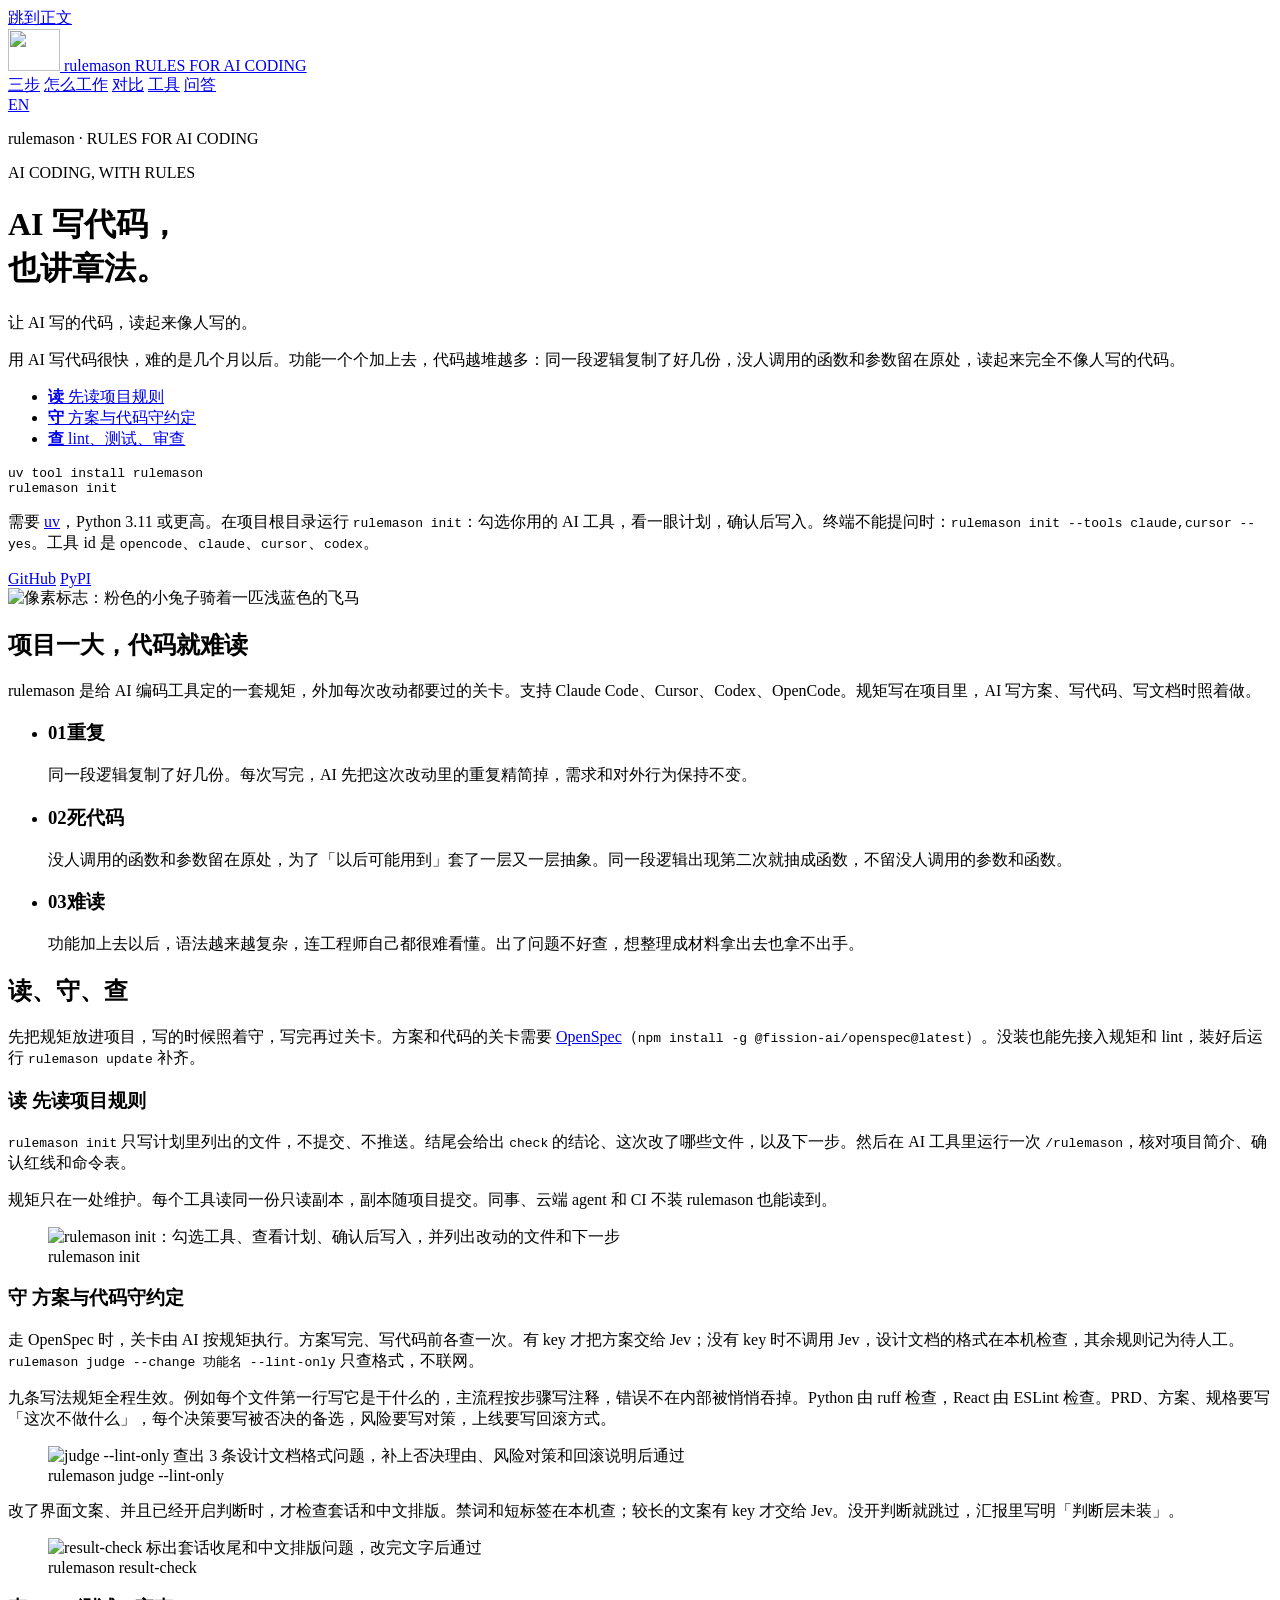
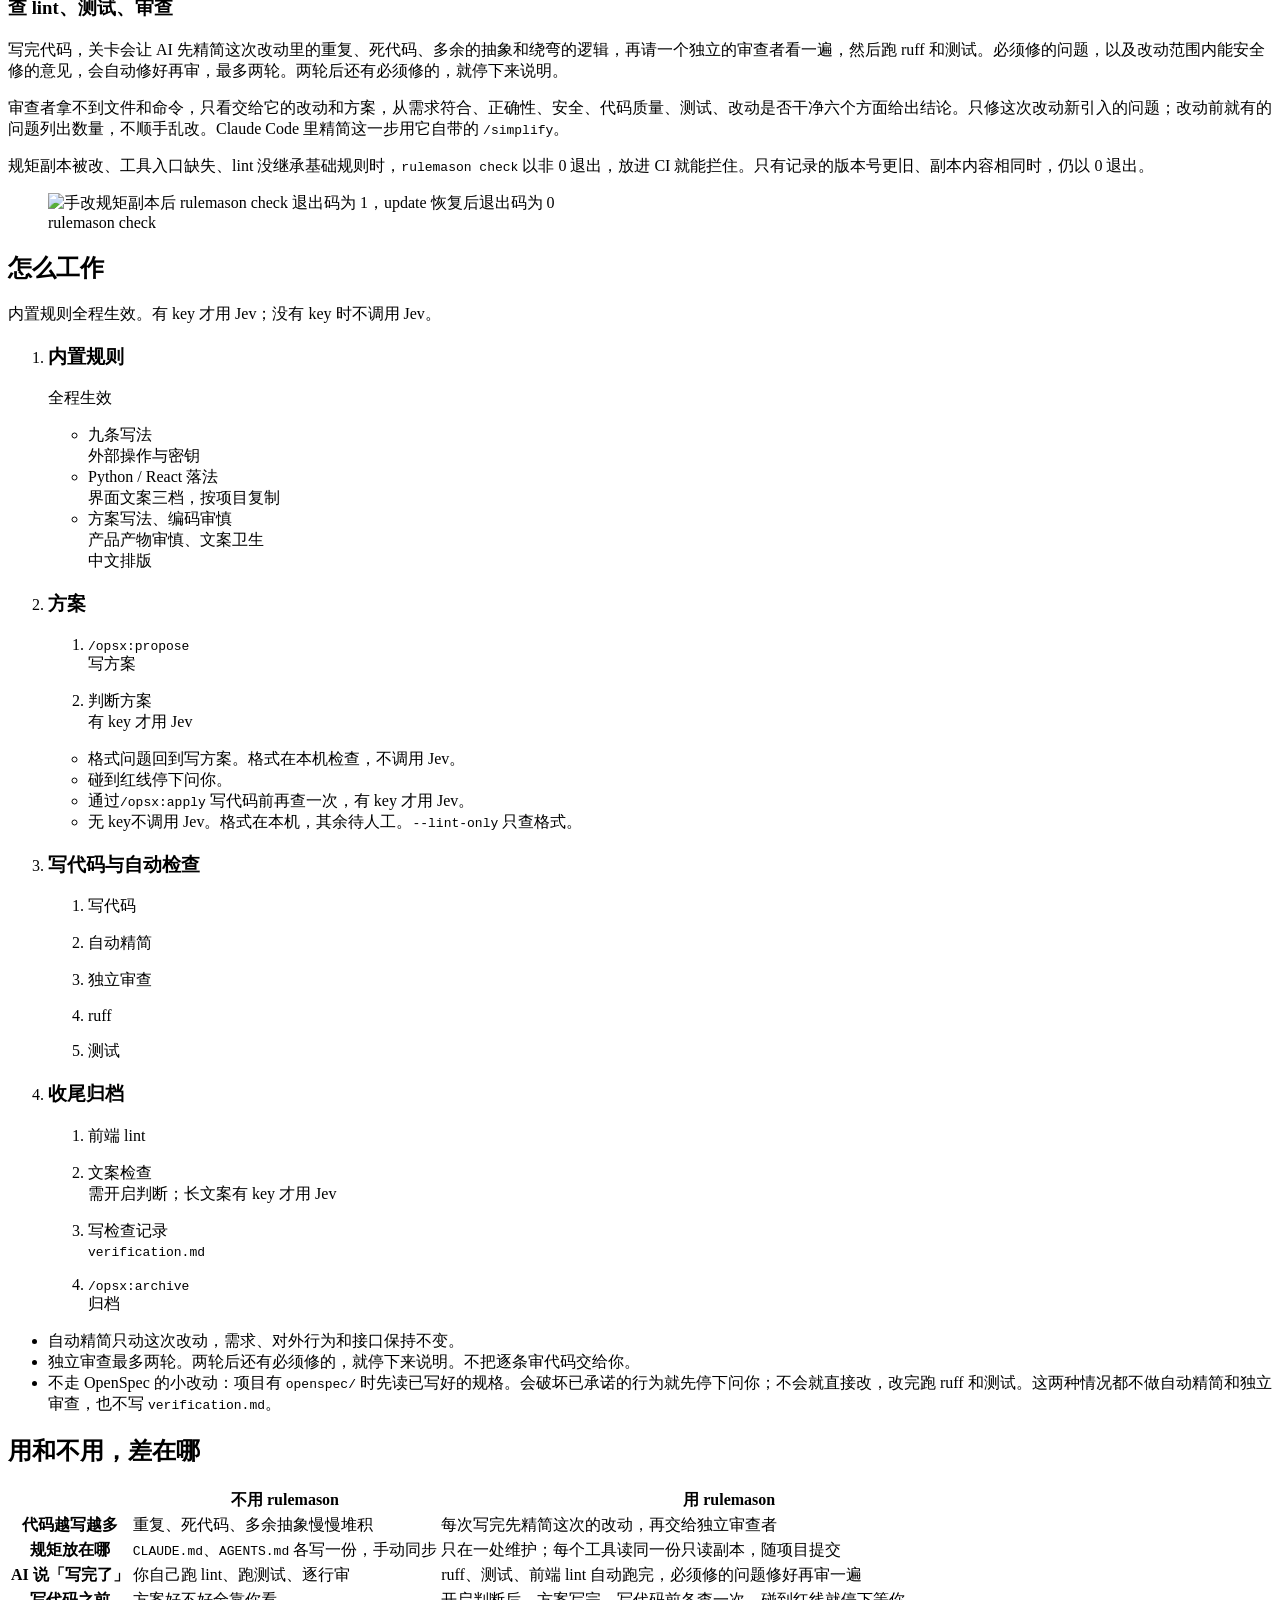
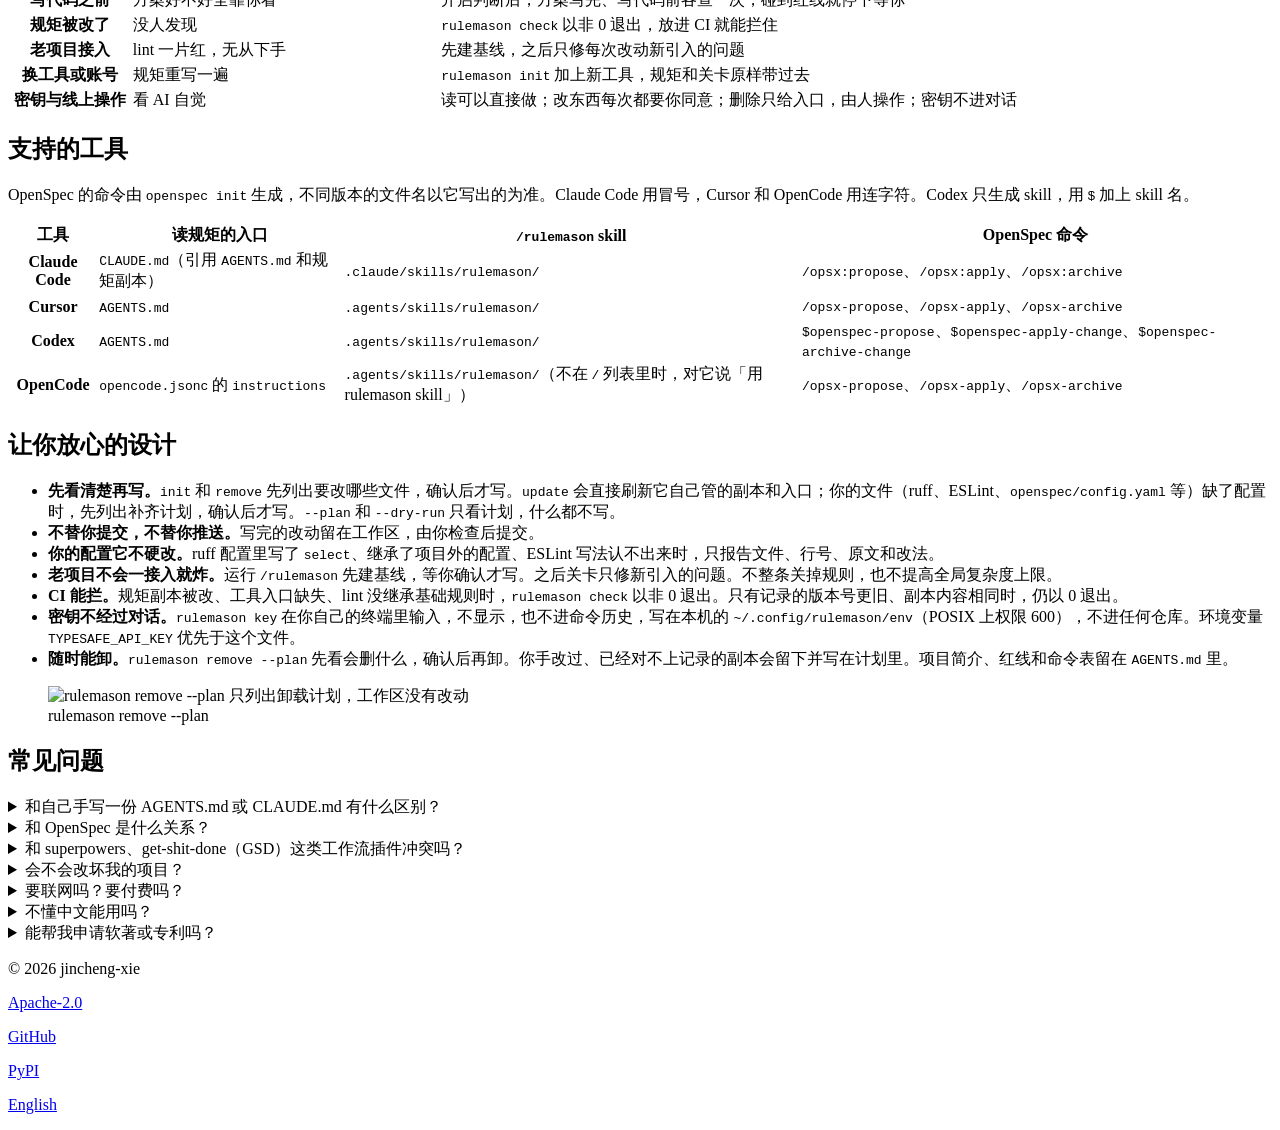
==== website/index.html @ f6c39ca5 "feat(website): 新增 rulemason.com 静态落地页 预览页放在 website/，不进 wheel 和 sdist。中英文页面、像素标志和部署说明都在这一目录里。" ====
<!DOCTYPE html>
<!-- rulemason.com 落地页，中文。文案与 README 一致，不写未测量的数字。 -->
<html lang="zh-CN">
<head>
  <meta charset="utf-8">
  <meta name="viewport" content="width=device-width, initial-scale=1">
  <title>rulemason：AI 写代码，也讲章法</title>
  <meta name="description" content="让 AI 写的代码，读起来像人写的。给 AI 编码工具的一套规矩，外加每次改动都要过的关卡。支持 Claude Code、Cursor、Codex、OpenCode。">
  <link rel="canonical" href="https://rulemason.com/">
  <link rel="alternate" hreflang="zh-CN" href="https://rulemason.com/">
  <link rel="alternate" hreflang="en" href="https://rulemason.com/en/">
  <meta property="og:type" content="website">
  <meta property="og:locale" content="zh_CN">
  <meta property="og:locale:alternate" content="en_US">
  <meta property="og:site_name" content="rulemason">
  <meta property="og:title" content="rulemason：AI 写代码，也讲章法">
  <meta property="og:description" content="让 AI 写的代码，读起来像人写的。给 AI 编码工具的一套规矩，外加每次改动都要过的关卡。">
  <meta property="og:url" content="https://rulemason.com/">
  <meta property="og:image" content="https://rulemason.com/assets/banner.png">
  <meta property="og:image:width" content="1920">
  <meta property="og:image:height" content="960">
  <meta property="og:image:alt" content="rulemason：AI 写代码，也讲章法">
  <meta name="twitter:card" content="summary_large_image">
  <meta name="twitter:title" content="rulemason：AI 写代码，也讲章法">
  <meta name="twitter:description" content="让 AI 写的代码，读起来像人写的。给 AI 编码工具的一套规矩，外加每次改动都要过的关卡。">
  <meta name="twitter:image" content="https://rulemason.com/assets/banner.png">
  <meta name="theme-color" content="#071421">
  <link rel="icon" href="/favicon.svg" type="image/svg+xml">
  <link rel="icon" href="/favicon-32.png" type="image/png" sizes="32x32">
  <link rel="apple-touch-icon" href="/apple-touch-icon.png">
  <link rel="stylesheet" href="/css/site.css">
</head>
<body>
  <a class="skip" href="#content">跳到正文</a>
  <header class="site-header">
    <div class="wrap">
      <a class="brand" href="/">
        <img src="/assets/logo.svg" alt="" width="52" height="42">
        <span>
          <span class="brand-name">rulemason</span>
          <span class="brand-sub">RULES FOR AI CODING</span>
        </span>
      </a>
      <nav class="nav-links" aria-label="页内">
        <a href="#steps">三步</a>
        <a href="#flow">怎么工作</a>
        <a href="#compare">对比</a>
        <a href="#tools">工具</a>
        <a href="#faq">问答</a>
      </nav>
      <a class="lang" href="/en/" hreflang="en" lang="en">EN</a>
    </div>
  </header>

  <main id="content">
    <div class="wrap hero">
      <div class="hero-copy">
        <p class="eyebrow">rulemason · RULES FOR AI CODING</p>
        <p class="tagline">AI CODING, WITH RULES</p>
        <h1>AI 写代码，<br><span class="accent">也讲章法。</span></h1>
        <p class="lede">让 AI 写的代码，读起来像人写的。</p>
        <p class="support">用 AI 写代码很快，难的是几个月以后。功能一个个加上去，代码越堆越多：同一段逻辑复制了好几份，没人调用的函数和参数留在原处，读起来完全不像人写的代码。</p>
        <ul class="chips">
          <li><a href="#read"><b>读</b> 先读项目规则</a></li>
          <li><a href="#keep"><b>守</b> 方案与代码守约定</a></li>
          <li><a href="#check"><b>查</b> lint、测试、审查</a></li>
        </ul>
        <div class="install">
          <div class="install-bar">
            <pre id="install-cmd"><code>uv tool install rulemason
rulemason init</code></pre>
            <button type="button" class="copy" hidden data-for="install-cmd" data-done="已复制" data-fail="没复制上，请选中上面的命令">复制</button>
          </div>
          <p id="copy-status" class="copy-status" role="status"></p>
          <p class="fine">需要 <a href="https://docs.astral.sh/uv/">uv</a>，Python 3.11 或更高。在项目根目录运行 <code>rulemason init</code>：勾选你用的 AI 工具，看一眼计划，确认后写入。终端不能提问时：<code>rulemason init --tools claude,cursor --yes</code>。工具 id 是 <code>opencode</code>、<code>claude</code>、<code>cursor</code>、<code>codex</code>。</p>
        </div>
        <div class="actions">
          <a class="btn btn-pink" href="https://github.com/rulemason/rulemason">GitHub</a>
          <a class="btn btn-line" href="https://pypi.org/project/rulemason/">PyPI</a>
        </div>
      </div>
      <div class="hero-logo">
        <img src="/assets/logo.svg" width="416" height="336" alt="像素标志：粉色的小兔子骑着一匹浅蓝色的飞马">
      </div>
    </div>

    <section id="pain">
      <div class="wrap">
        <h2>项目一大，代码就难读</h2>
        <p class="section-lead">rulemason 是给 AI 编码工具定的一套规矩，外加每次改动都要过的关卡。支持 Claude Code、Cursor、Codex、OpenCode。规矩写在项目里，AI 写方案、写代码、写文档时照着做。</p>
        <ul class="cards">
          <li>
            <h3><span class="index">01</span>重复</h3>
            <p>同一段逻辑复制了好几份。每次写完，AI 先把这次改动里的重复精简掉，需求和对外行为保持不变。</p>
          </li>
          <li>
            <h3><span class="index">02</span>死代码</h3>
            <p>没人调用的函数和参数留在原处，为了「以后可能用到」套了一层又一层抽象。同一段逻辑出现第二次就抽成函数，不留没人调用的参数和函数。</p>
          </li>
          <li>
            <h3><span class="index">03</span>难读</h3>
            <p>功能加上去以后，语法越来越复杂，连工程师自己都很难看懂。出了问题不好查，想整理成材料拿出去也拿不出手。</p>
          </li>
        </ul>
      </div>
    </section>

    <section id="steps">
      <div class="wrap">
        <h2>读、守、查</h2>
        <p class="section-lead">先把规矩放进项目，写的时候照着守，写完再过关卡。方案和代码的关卡需要 <a href="https://github.com/Fission-AI/OpenSpec">OpenSpec</a>（<code>npm install -g @fission-ai/openspec@latest</code>）。没装也能先接入规矩和 lint，装好后运行 <code>rulemason update</code> 补齐。</p>

        <article class="step" id="read">
          <h3><span class="mark">读</span> 先读项目规则</h3>
          <p><code>rulemason init</code> 只写计划里列出的文件，不提交、不推送。结尾会给出 <code>check</code> 的结论、这次改了哪些文件，以及下一步。然后在 AI 工具里运行一次 <code>/rulemason</code>，核对项目简介、确认红线和命令表。</p>
          <p>规矩只在一处维护。每个工具读同一份只读副本，副本随项目提交。同事、云端 agent 和 CI 不装 rulemason 也能读到。</p>
          <figure>
            <img src="/assets/r1-init.gif" data-still="/assets/stills/r1-init.png" width="1200" height="700" alt="rulemason init：勾选工具、查看计划、确认后写入，并列出改动的文件和下一步" loading="lazy">
            <figcaption>rulemason init</figcaption>
          </figure>
        </article>

        <article class="step" id="keep">
          <h3><span class="mark">守</span> 方案与代码守约定</h3>
          <p>走 OpenSpec 时，关卡由 AI 按规矩执行。方案写完、写代码前各查一次。有 key 才把方案交给 Jev；没有 key 时不调用 Jev，设计文档的格式在本机检查，其余规则记为待人工。<code>rulemason judge --change 功能名 --lint-only</code> 只查格式，不联网。</p>
          <p>九条写法规矩全程生效。例如每个文件第一行写它是干什么的，主流程按步骤写注释，错误不在内部被悄悄吞掉。Python 由 ruff 检查，React 由 ESLint 检查。PRD、方案、规格要写「这次不做什么」，每个决策要写被否决的备选，风险要写对策，上线要写回滚方式。</p>
          <figure>
            <img src="/assets/r7-judge.gif" data-still="/assets/stills/r7-judge.png" width="1200" height="700" alt="judge --lint-only 查出 3 条设计文档格式问题，补上否决理由、风险对策和回滚说明后通过" loading="lazy">
            <figcaption>rulemason judge --lint-only</figcaption>
          </figure>
          <p>改了界面文案、并且已经开启判断时，才检查套话和中文排版。禁词和短标签在本机查；较长的文案有 key 才交给 Jev。没开判断就跳过，汇报里写明「判断层未装」。</p>
          <figure>
            <img src="/assets/r8-result-check.gif" data-still="/assets/stills/r8-result-check.png" width="1200" height="700" alt="result-check 标出套话收尾和中文排版问题，改完文字后通过" loading="lazy">
            <figcaption>rulemason result-check</figcaption>
          </figure>
        </article>

        <article class="step" id="check">
          <h3><span class="mark">查</span> lint、测试、审查</h3>
          <p>写完代码，关卡会让 AI 先精简这次改动里的重复、死代码、多余的抽象和绕弯的逻辑，再请一个独立的审查者看一遍，然后跑 ruff 和测试。必须修的问题，以及改动范围内能安全修的意见，会自动修好再审，最多两轮。两轮后还有必须修的，就停下来说明。</p>
          <p>审查者拿不到文件和命令，只看交给它的改动和方案，从需求符合、正确性、安全、代码质量、测试、改动是否干净六个方面给出结论。只修这次改动新引入的问题；改动前就有的问题列出数量，不顺手乱改。Claude Code 里精简这一步用它自带的 <code>/simplify</code>。</p>
          <p>规矩副本被改、工具入口缺失、lint 没继承基础规则时，<code>rulemason check</code> 以非 0 退出，放进 CI 就能拦住。只有记录的版本号更旧、副本内容相同时，仍以 0 退出。</p>
          <figure>
            <img src="/assets/r4-check.gif" data-still="/assets/stills/r4-check.png" width="1200" height="700" alt="手改规矩副本后 rulemason check 退出码为 1，update 恢复后退出码为 0" loading="lazy">
            <figcaption>rulemason check</figcaption>
          </figure>
        </article>
      </div>
    </section>

    <section id="flow">
      <div class="wrap">
        <h2>怎么工作</h2>
        <p class="section-lead">内置规则全程生效。有 key 才用 Jev；没有 key 时不调用 Jev。</p>
        <ol class="flow">
          <li class="band">
            <div class="band-head">
              <h3>内置规则</h3>
              <p class="always">全程生效</p>
            </div>
            <ul class="nodes">
              <li class="node">九条写法<br>外部操作与密钥</li>
              <li class="node">Python / React 落法<br>界面文案三档，按项目复制</li>
              <li class="node">方案写法、编码审慎<br>产品产物审慎、文案卫生<br>中文排版</li>
            </ul>
          </li>
          <li class="band plan">
            <div class="band-head">
              <h3>方案</h3>
            </div>
            <ol class="chain">
              <li><p class="node"><code>/opsx:propose</code><br>写方案</p></li>
              <li><p class="node decision">判断方案<br>有 key 才用 Jev</p></li>
            </ol>
            <ul class="branches">
              <li><span class="tag">格式问题</span><span>回到写方案。格式在本机检查，不调用 Jev。</span></li>
              <li><span class="tag stop">碰到红线</span><span>停下问你。</span></li>
              <li><span class="tag">通过</span><span><code>/opsx:apply</code> 写代码前再查一次，有 key 才用 Jev。</span></li>
              <li><span class="tag">无 key</span><span>不调用 Jev。格式在本机，其余待人工。<code>--lint-only</code> 只查格式。</span></li>
            </ul>
          </li>
          <li class="band">
            <div class="band-head">
              <h3>写代码与自动检查</h3>
            </div>
            <ol class="chain">
              <li><p class="node">写代码</p></li>
              <li><p class="node">自动精简</p></li>
              <li><p class="node">独立审查</p></li>
              <li><p class="node">ruff</p></li>
              <li><p class="node">测试</p></li>
            </ol>
          </li>
          <li class="band">
            <div class="band-head">
              <h3>收尾归档</h3>
            </div>
            <ol class="chain">
              <li><p class="node">前端 lint</p></li>
              <li><p class="node">文案检查<br>需开启判断；长文案有 key 才用 Jev</p></li>
              <li><p class="node">写检查记录<br><code>verification.md</code></p></li>
              <li><p class="node"><code>/opsx:archive</code><br>归档</p></li>
            </ol>
          </li>
        </ol>
        <ul class="notes">
          <li>自动精简只动这次改动，需求、对外行为和接口保持不变。</li>
          <li>独立审查最多两轮。两轮后还有必须修的，就停下来说明。不把逐条审代码交给你。</li>
          <li>不走 OpenSpec 的小改动：项目有 <code>openspec/</code> 时先读已写好的规格。会破坏已承诺的行为就先停下问你；不会就直接改，改完跑 ruff 和测试。这两种情况都不做自动精简和独立审查，也不写 <code>verification.md</code>。</li>
        </ul>
      </div>
    </section>

    <section id="compare">
      <div class="wrap">
        <h2>用和不用，差在哪</h2>
        <div class="table-wrap" tabindex="0" role="region" aria-label="用和不用的对比，可以横向滚动">
          <table>
            <thead>
              <tr>
                <th scope="col"></th>
                <th scope="col">不用 rulemason</th>
                <th scope="col">用 rulemason</th>
              </tr>
            </thead>
            <tbody>
              <tr>
                <th scope="row">代码越写越多</th>
                <td>重复、死代码、多余抽象慢慢堆积</td>
                <td>每次写完先精简这次的改动，再交给独立审查者</td>
              </tr>
              <tr>
                <th scope="row">规矩放在哪</th>
                <td><code>CLAUDE.md</code>、<code>AGENTS.md</code> 各写一份，手动同步</td>
                <td>只在一处维护；每个工具读同一份只读副本，随项目提交</td>
              </tr>
              <tr>
                <th scope="row">AI 说「写完了」</th>
                <td>你自己跑 lint、跑测试、逐行审</td>
                <td>ruff、测试、前端 lint 自动跑完，必须修的问题修好再审一遍</td>
              </tr>
              <tr>
                <th scope="row">写代码之前</th>
                <td>方案好不好全靠你看</td>
                <td>开启判断后，方案写完、写代码前各查一次，碰到红线就停下等你</td>
              </tr>
              <tr>
                <th scope="row">规矩被改了</th>
                <td>没人发现</td>
                <td><code>rulemason check</code> 以非 0 退出，放进 CI 就能拦住</td>
              </tr>
              <tr>
                <th scope="row">老项目接入</th>
                <td>lint 一片红，无从下手</td>
                <td>先建基线，之后只修每次改动新引入的问题</td>
              </tr>
              <tr>
                <th scope="row">换工具或账号</th>
                <td>规矩重写一遍</td>
                <td><code>rulemason init</code> 加上新工具，规矩和关卡原样带过去</td>
              </tr>
              <tr>
                <th scope="row">密钥与线上操作</th>
                <td>看 AI 自觉</td>
                <td>读可以直接做；改东西每次都要你同意；删除只给入口，由人操作；密钥不进对话</td>
              </tr>
            </tbody>
          </table>
        </div>
      </div>
    </section>

    <section id="tools">
      <div class="wrap">
        <h2>支持的工具</h2>
        <p class="section-lead">OpenSpec 的命令由 <code>openspec init</code> 生成，不同版本的文件名以它写出的为准。Claude Code 用冒号，Cursor 和 OpenCode 用连字符。Codex 只生成 skill，用 <code>$</code> 加上 skill 名。</p>
        <div class="table-wrap" tabindex="0" role="region" aria-label="支持的工具，可以横向滚动">
          <table>
            <thead>
              <tr>
                <th scope="col">工具</th>
                <th scope="col">读规矩的入口</th>
                <th scope="col"><code>/rulemason</code> skill</th>
                <th scope="col">OpenSpec 命令</th>
              </tr>
            </thead>
            <tbody>
              <tr>
                <th scope="row">Claude Code</th>
                <td><code>CLAUDE.md</code>（引用 <code>AGENTS.md</code> 和规矩副本）</td>
                <td><code>.claude/skills/rulemason/</code></td>
                <td><code>/opsx:propose</code>、<code>/opsx:apply</code>、<code>/opsx:archive</code></td>
              </tr>
              <tr>
                <th scope="row">Cursor</th>
                <td><code>AGENTS.md</code></td>
                <td><code>.agents/skills/rulemason/</code></td>
                <td><code>/opsx-propose</code>、<code>/opsx-apply</code>、<code>/opsx-archive</code></td>
              </tr>
              <tr>
                <th scope="row">Codex</th>
                <td><code>AGENTS.md</code></td>
                <td><code>.agents/skills/rulemason/</code></td>
                <td><code>$openspec-propose</code>、<code>$openspec-apply-change</code>、<code>$openspec-archive-change</code></td>
              </tr>
              <tr>
                <th scope="row">OpenCode</th>
                <td><code>opencode.jsonc</code> 的 <code>instructions</code></td>
                <td><code>.agents/skills/rulemason/</code>（不在 <code>/</code> 列表里时，对它说「用 rulemason skill」）</td>
                <td><code>/opsx-propose</code>、<code>/opsx-apply</code>、<code>/opsx-archive</code></td>
              </tr>
            </tbody>
          </table>
        </div>
      </div>
    </section>

    <section id="safety">
      <div class="wrap">
        <h2>让你放心的设计</h2>
        <ul class="safety">
          <li><strong>先看清楚再写。</strong><code>init</code> 和 <code>remove</code> 先列出要改哪些文件，确认后才写。<code>update</code> 会直接刷新它自己管的副本和入口；你的文件（ruff、ESLint、<code>openspec/config.yaml</code> 等）缺了配置时，先列出补齐计划，确认后才写。<code>--plan</code> 和 <code>--dry-run</code> 只看计划，什么都不写。</li>
          <li><strong>不替你提交，不替你推送。</strong>写完的改动留在工作区，由你检查后提交。</li>
          <li><strong>你的配置它不硬改。</strong>ruff 配置里写了 <code>select</code>、继承了项目外的配置、ESLint 写法认不出来时，只报告文件、行号、原文和改法。</li>
          <li><strong>老项目不会一接入就炸。</strong>运行 <code>/rulemason</code> 先建基线，等你确认才写。之后关卡只修新引入的问题。不整条关掉规则，也不提高全局复杂度上限。</li>
          <li><strong>CI 能拦。</strong>规矩副本被改、工具入口缺失、lint 没继承基础规则时，<code>rulemason check</code> 以非 0 退出。只有记录的版本号更旧、副本内容相同时，仍以 0 退出。</li>
          <li><strong>密钥不经过对话。</strong><code>rulemason key</code> 在你自己的终端里输入，不显示，也不进命令历史，写在本机的 <code>~/.config/rulemason/env</code>（POSIX 上权限 600），不进任何仓库。环境变量 <code>TYPESAFE_API_KEY</code> 优先于这个文件。</li>
          <li><strong>随时能卸。</strong><code>rulemason remove --plan</code> 先看会删什么，确认后再卸。你手改过、已经对不上记录的副本会留下并写在计划里。项目简介、红线和命令表留在 <code>AGENTS.md</code> 里。</li>
        </ul>
        <figure>
          <img src="/assets/r6-remove-plan.gif" data-still="/assets/stills/r6-remove-plan.png" width="1200" height="980" alt="rulemason remove --plan 只列出卸载计划，工作区没有改动" loading="lazy">
          <figcaption>rulemason remove --plan</figcaption>
        </figure>
      </div>
    </section>

    <section id="faq" class="faq">
      <div class="wrap">
        <h2>常见问题</h2>
        <details>
          <summary>和自己手写一份 AGENTS.md 或 CLAUDE.md 有什么区别？</summary>
          <p>手写的规矩是一份提示词，AI 可能照做，也可能不照做；改了也没人知道。rulemason 多做了三件事：规矩在一处维护，每个工具读同一份副本；写完代码有固定的关卡；<code>rulemason check</code> 能在 CI 里发现副本被改或入口缺失。你自己的内容照样写在标记块外面。</p>
        </details>
        <details>
          <summary>和 OpenSpec 是什么关系？</summary>
          <p>OpenSpec 管「方案怎么写、怎么一步步落地」，rulemason 管「写的时候守什么规矩、写完要过哪些关」。rulemason 把方案写法规则补进 <code>openspec/config.yaml</code>，把关卡挂到 apply 和 archive 上。没有 OpenSpec 时，只接入规矩和 lint。</p>
        </details>
        <details>
          <summary>和 superpowers、get-shit-done（GSD）这类工作流插件冲突吗？</summary>
          <p>侧重点不同。它们主要管 AI 怎么规划和执行任务；rulemason 主要管代码和文档写成什么样、写完怎么检查，而且规矩随项目提交，CI 能查。</p>
        </details>
        <details>
          <summary>会不会改坏我的项目？</summary>
          <p><code>init</code> 只写计划里列出的文件，不提交、不推送；改不了的 lint 配置只报告，不硬改。想先看看，用 <code>rulemason init --plan</code>。不想用了，用 <code>rulemason remove --plan</code> 先看会删什么。</p>
        </details>
        <details>
          <summary>要联网吗？要付费吗？</summary>
          <p>规矩、关卡、<code>check</code>、<code>result-check</code> 和 <code>judge --lint-only</code> 都在本机运行。只有开启 Jev 判断时才会联网调用 TypeSafe，key 在 <a href="https://typesafe.ai/">typesafe.ai</a> 申请。收费以该网站当时的说明为准。</p>
        </details>
        <details>
          <summary>不懂中文能用吗？</summary>
          <p>命令行输出、生成的规矩和 skill 都是中文。<a href="/en/">English</a> 是这份说明的英文版；用的时候仍会看到中文输出。</p>
        </details>
        <details>
          <summary>能帮我申请软著或专利吗？</summary>
          <p>不能，它也不保证任何申请能通过。它能做的是让代码更精简、结构更清楚、注释到位，每次改动留有检查记录；整理申请材料时，这些都能省事。</p>
        </details>
      </div>
    </section>
  </main>

  <footer class="site-footer">
    <div class="wrap">
      <p>© 2026 jincheng-xie</p>
      <p><a href="https://github.com/rulemason/rulemason/blob/main/LICENSE">Apache-2.0</a></p>
      <p><a href="https://github.com/rulemason/rulemason">GitHub</a></p>
      <p><a href="https://pypi.org/project/rulemason/">PyPI</a></p>
      <p><a href="/en/" hreflang="en" lang="en">English</a></p>
    </div>
  </footer>
  <script src="/js/site.js"></script>
</body>
</html>
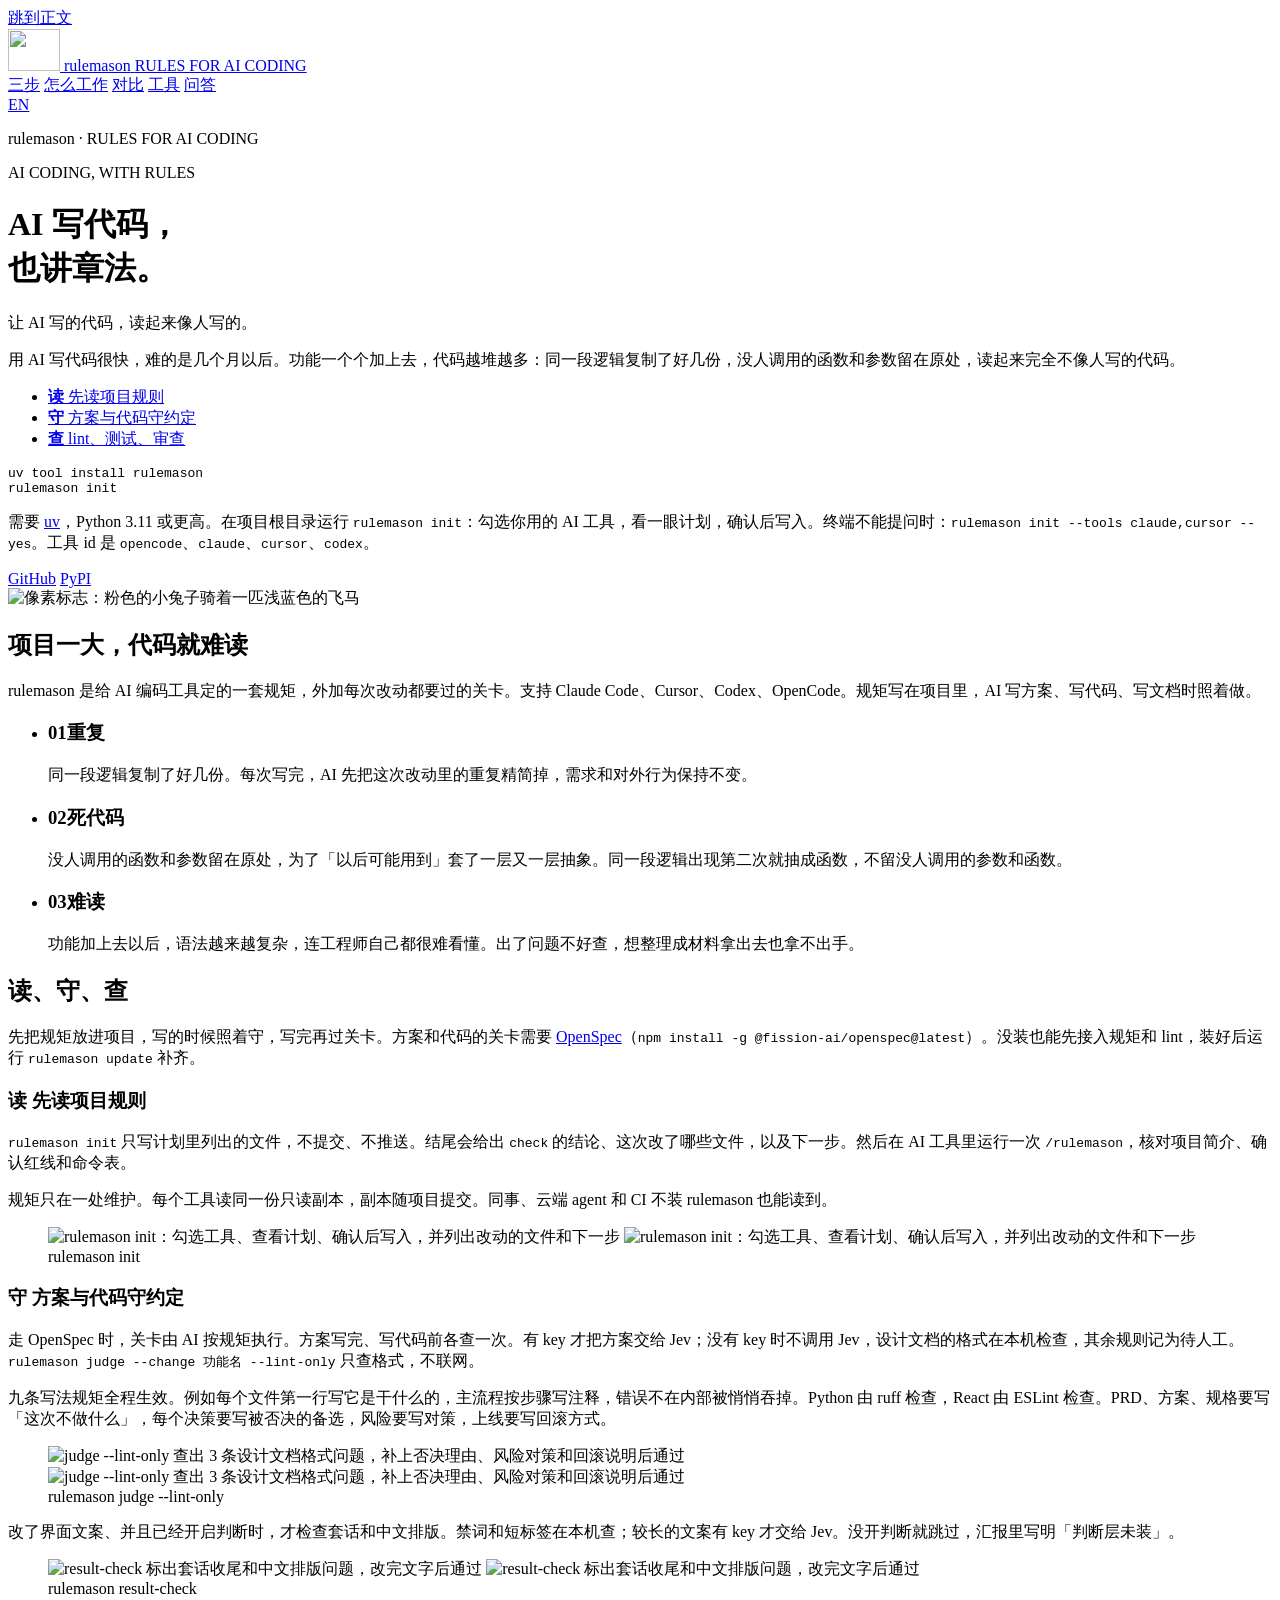
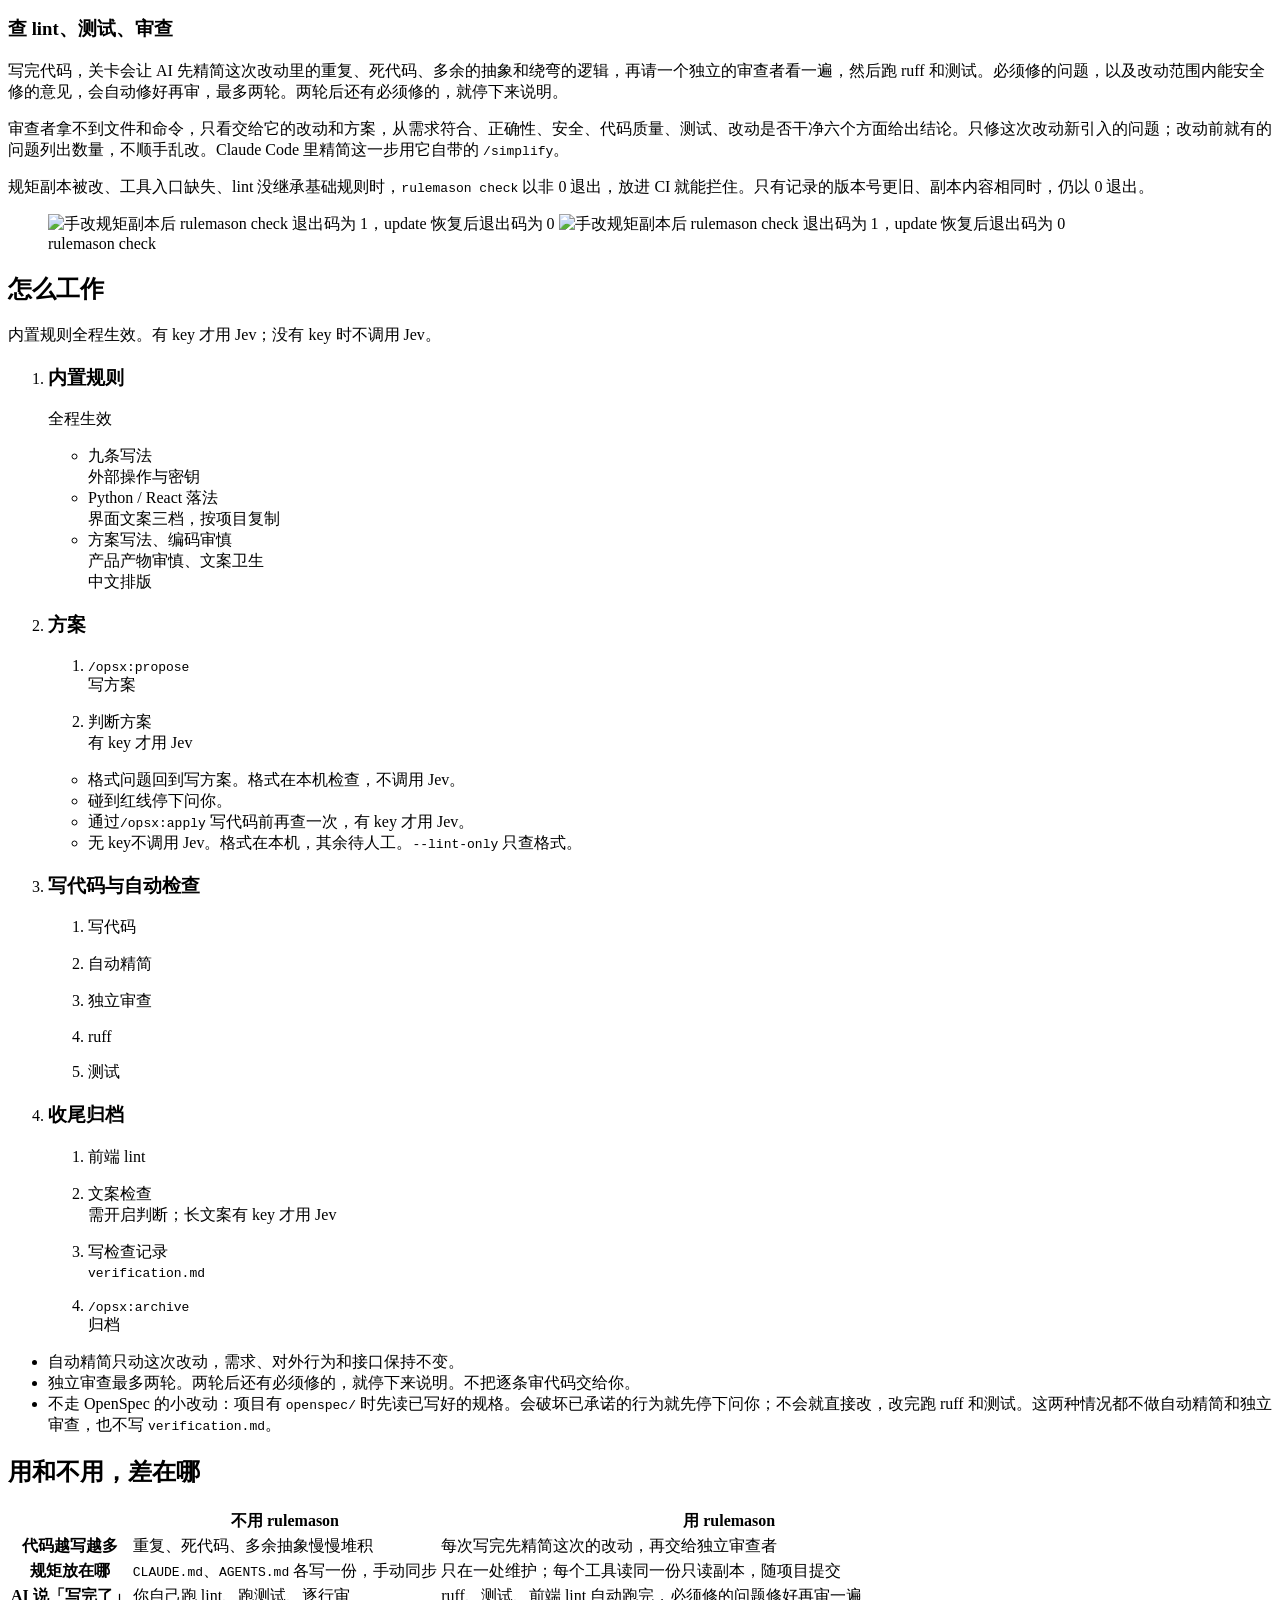
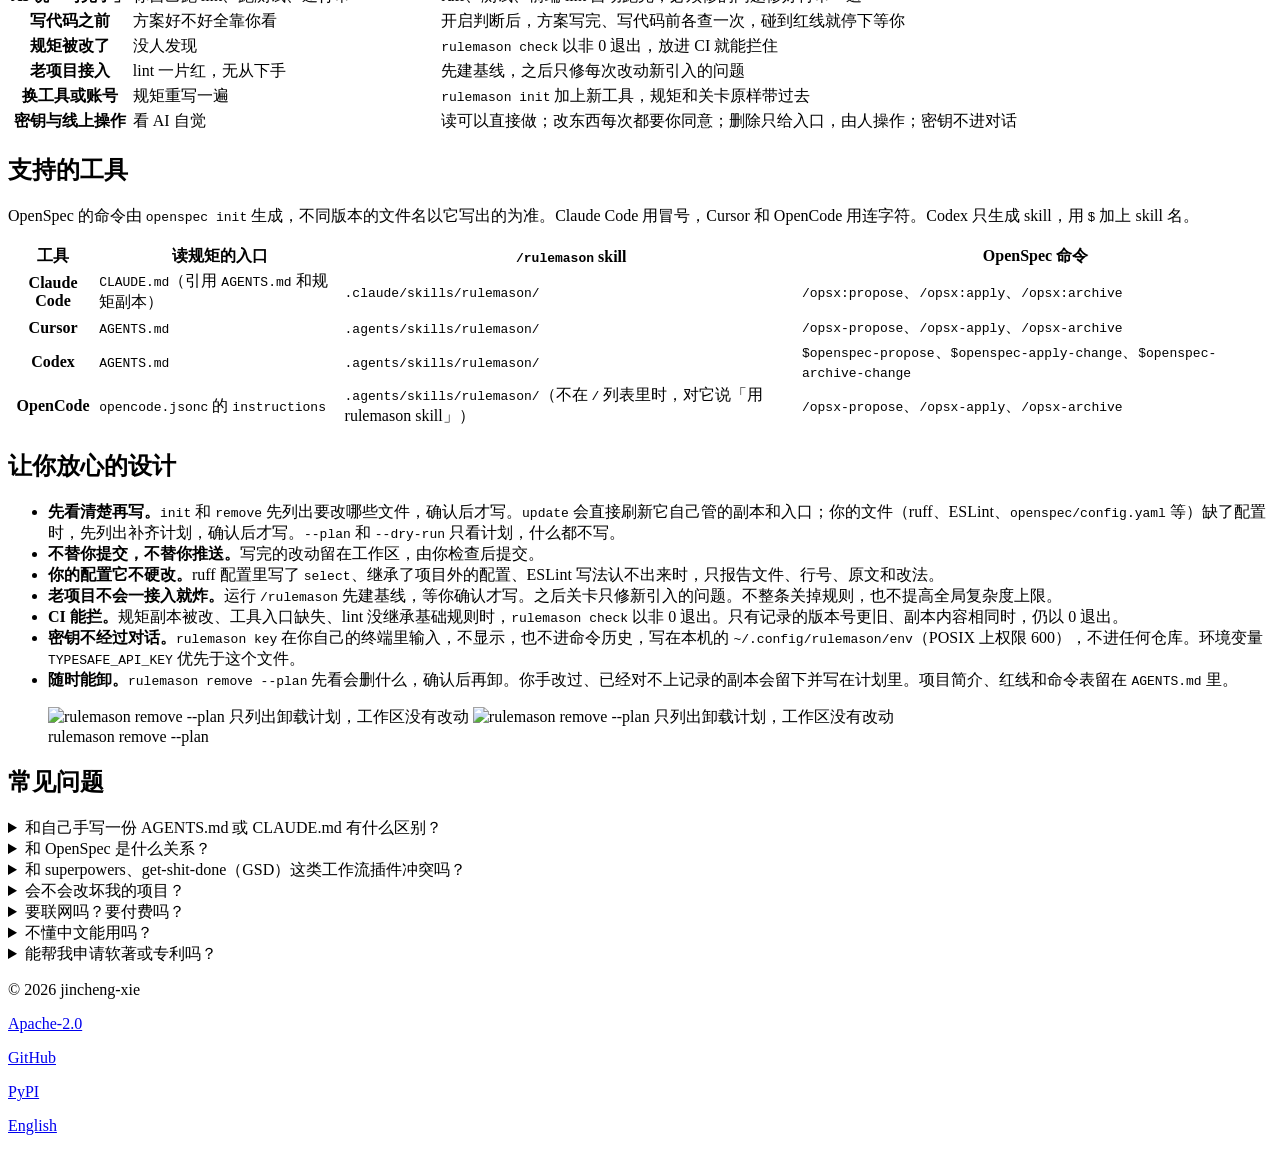
==== commit 08b7a9c7: "fix(website): 减少动效用样式切换静帧 演示图不再用脚本改写 src。循环 GIF 和第一帧并排写在页面里，由 prefers-reduced-motion 决定显示哪一张。" ====
--- a/website/index.html
+++ b/website/index.html
@@ -115,7 +115,8 @@
           <p><code>rulemason init</code> 只写计划里列出的文件，不提交、不推送。结尾会给出 <code>check</code> 的结论、这次改了哪些文件，以及下一步。然后在 AI 工具里运行一次 <code>/rulemason</code>，核对项目简介、确认红线和命令表。</p>
           <p>规矩只在一处维护。每个工具读同一份只读副本，副本随项目提交。同事、云端 agent 和 CI 不装 rulemason 也能读到。</p>
           <figure>
-            <img src="/assets/r1-init.gif" data-still="/assets/stills/r1-init.png" width="1200" height="700" alt="rulemason init：勾选工具、查看计划、确认后写入，并列出改动的文件和下一步" loading="lazy">
+            <img class="shot live" src="/assets/r1-init.gif" width="1200" height="700" alt="rulemason init：勾选工具、查看计划、确认后写入，并列出改动的文件和下一步" loading="lazy">
+            <img class="shot still" src="/assets/stills/r1-init.png" width="1200" height="700" alt="rulemason init：勾选工具、查看计划、确认后写入，并列出改动的文件和下一步" loading="lazy">
             <figcaption>rulemason init</figcaption>
           </figure>
         </article>
@@ -125,12 +126,14 @@
           <p>走 OpenSpec 时，关卡由 AI 按规矩执行。方案写完、写代码前各查一次。有 key 才把方案交给 Jev；没有 key 时不调用 Jev，设计文档的格式在本机检查，其余规则记为待人工。<code>rulemason judge --change 功能名 --lint-only</code> 只查格式，不联网。</p>
           <p>九条写法规矩全程生效。例如每个文件第一行写它是干什么的，主流程按步骤写注释，错误不在内部被悄悄吞掉。Python 由 ruff 检查，React 由 ESLint 检查。PRD、方案、规格要写「这次不做什么」，每个决策要写被否决的备选，风险要写对策，上线要写回滚方式。</p>
           <figure>
-            <img src="/assets/r7-judge.gif" data-still="/assets/stills/r7-judge.png" width="1200" height="700" alt="judge --lint-only 查出 3 条设计文档格式问题，补上否决理由、风险对策和回滚说明后通过" loading="lazy">
+            <img class="shot live" src="/assets/r7-judge.gif" width="1200" height="700" alt="judge --lint-only 查出 3 条设计文档格式问题，补上否决理由、风险对策和回滚说明后通过" loading="lazy">
+            <img class="shot still" src="/assets/stills/r7-judge.png" width="1200" height="700" alt="judge --lint-only 查出 3 条设计文档格式问题，补上否决理由、风险对策和回滚说明后通过" loading="lazy">
             <figcaption>rulemason judge --lint-only</figcaption>
           </figure>
           <p>改了界面文案、并且已经开启判断时，才检查套话和中文排版。禁词和短标签在本机查；较长的文案有 key 才交给 Jev。没开判断就跳过，汇报里写明「判断层未装」。</p>
           <figure>
-            <img src="/assets/r8-result-check.gif" data-still="/assets/stills/r8-result-check.png" width="1200" height="700" alt="result-check 标出套话收尾和中文排版问题，改完文字后通过" loading="lazy">
+            <img class="shot live" src="/assets/r8-result-check.gif" width="1200" height="700" alt="result-check 标出套话收尾和中文排版问题，改完文字后通过" loading="lazy">
+            <img class="shot still" src="/assets/stills/r8-result-check.png" width="1200" height="700" alt="result-check 标出套话收尾和中文排版问题，改完文字后通过" loading="lazy">
             <figcaption>rulemason result-check</figcaption>
           </figure>
         </article>
@@ -141,7 +144,8 @@
           <p>审查者拿不到文件和命令，只看交给它的改动和方案，从需求符合、正确性、安全、代码质量、测试、改动是否干净六个方面给出结论。只修这次改动新引入的问题；改动前就有的问题列出数量，不顺手乱改。Claude Code 里精简这一步用它自带的 <code>/simplify</code>。</p>
           <p>规矩副本被改、工具入口缺失、lint 没继承基础规则时，<code>rulemason check</code> 以非 0 退出，放进 CI 就能拦住。只有记录的版本号更旧、副本内容相同时，仍以 0 退出。</p>
           <figure>
-            <img src="/assets/r4-check.gif" data-still="/assets/stills/r4-check.png" width="1200" height="700" alt="手改规矩副本后 rulemason check 退出码为 1，update 恢复后退出码为 0" loading="lazy">
+            <img class="shot live" src="/assets/r4-check.gif" width="1200" height="700" alt="手改规矩副本后 rulemason check 退出码为 1，update 恢复后退出码为 0" loading="lazy">
+            <img class="shot still" src="/assets/stills/r4-check.png" width="1200" height="700" alt="手改规矩副本后 rulemason check 退出码为 1，update 恢复后退出码为 0" loading="lazy">
             <figcaption>rulemason check</figcaption>
           </figure>
         </article>
@@ -328,7 +332,8 @@
           <li><strong>随时能卸。</strong><code>rulemason remove --plan</code> 先看会删什么，确认后再卸。你手改过、已经对不上记录的副本会留下并写在计划里。项目简介、红线和命令表留在 <code>AGENTS.md</code> 里。</li>
         </ul>
         <figure>
-          <img src="/assets/r6-remove-plan.gif" data-still="/assets/stills/r6-remove-plan.png" width="1200" height="980" alt="rulemason remove --plan 只列出卸载计划，工作区没有改动" loading="lazy">
+          <img class="shot live" src="/assets/r6-remove-plan.gif" width="1200" height="980" alt="rulemason remove --plan 只列出卸载计划，工作区没有改动" loading="lazy">
+          <img class="shot still" src="/assets/stills/r6-remove-plan.png" width="1200" height="980" alt="rulemason remove --plan 只列出卸载计划，工作区没有改动" loading="lazy">
           <figcaption>rulemason remove --plan</figcaption>
         </figure>
       </div>
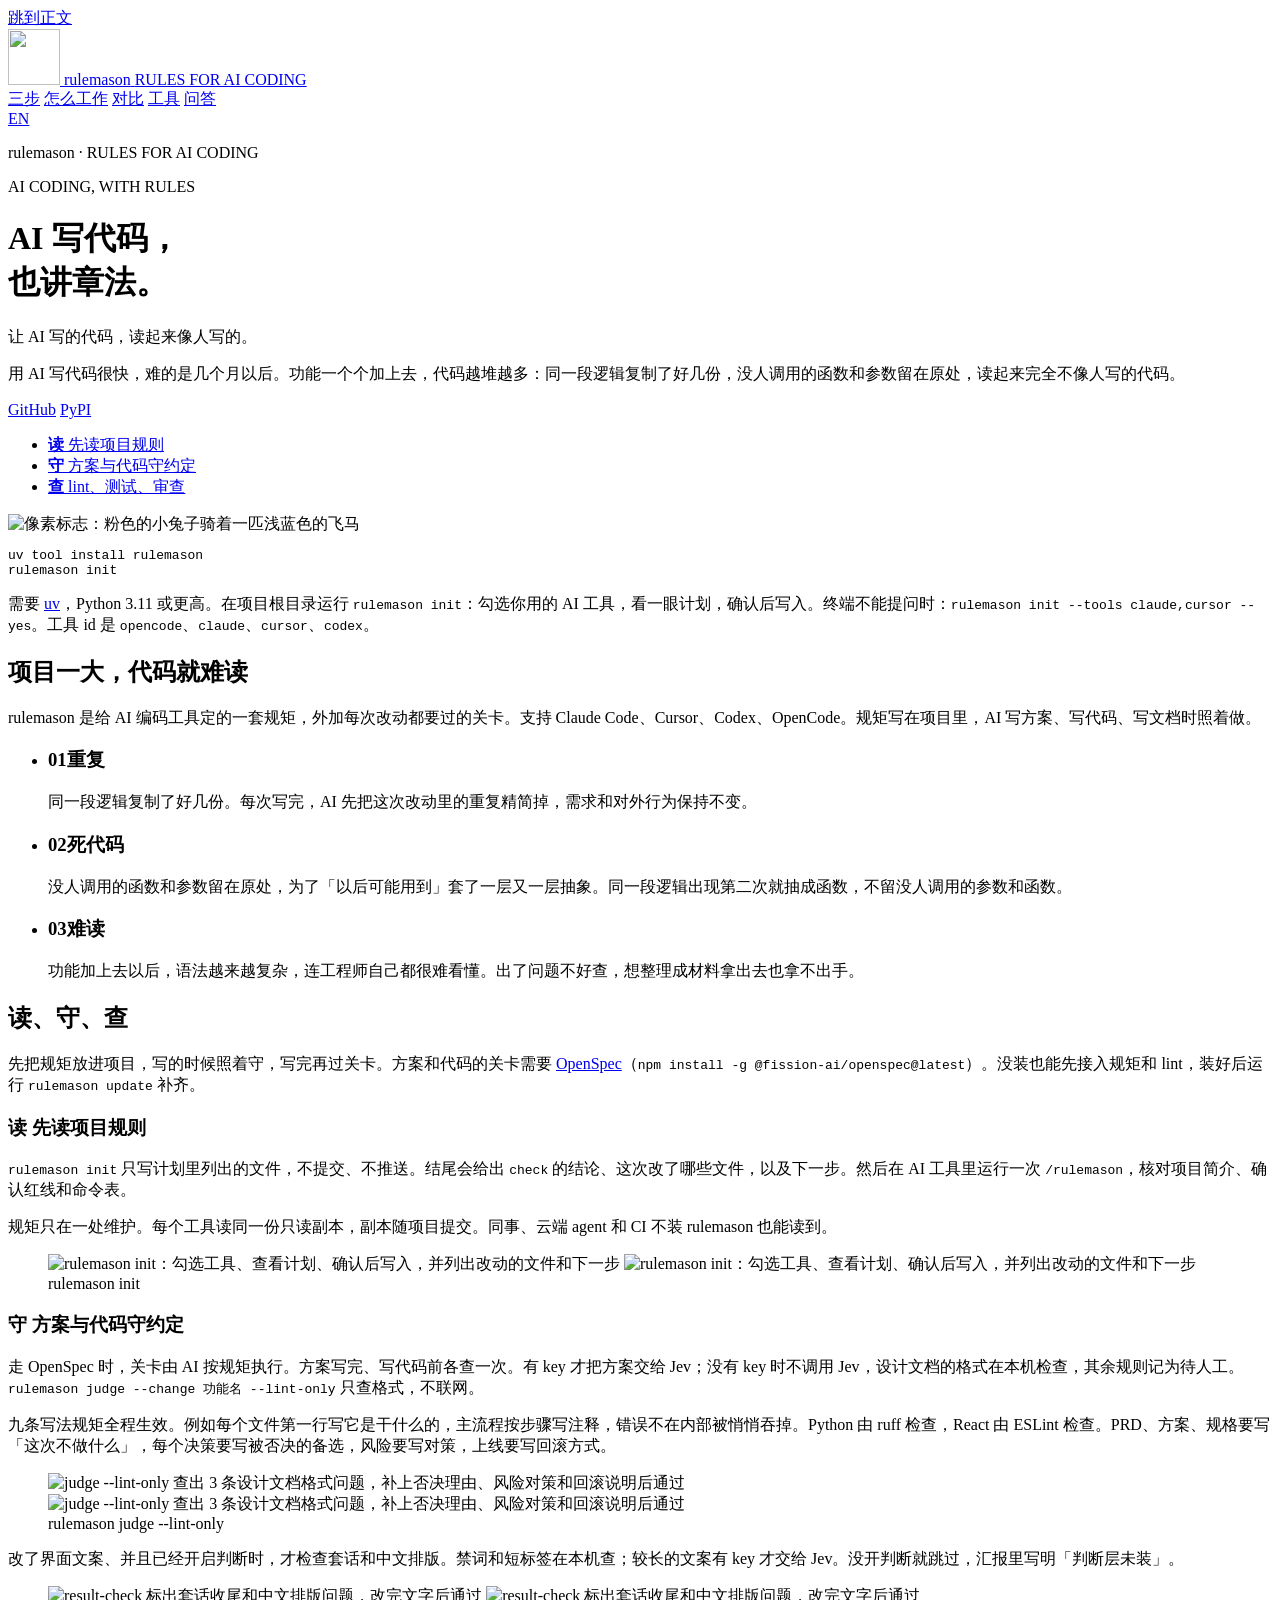
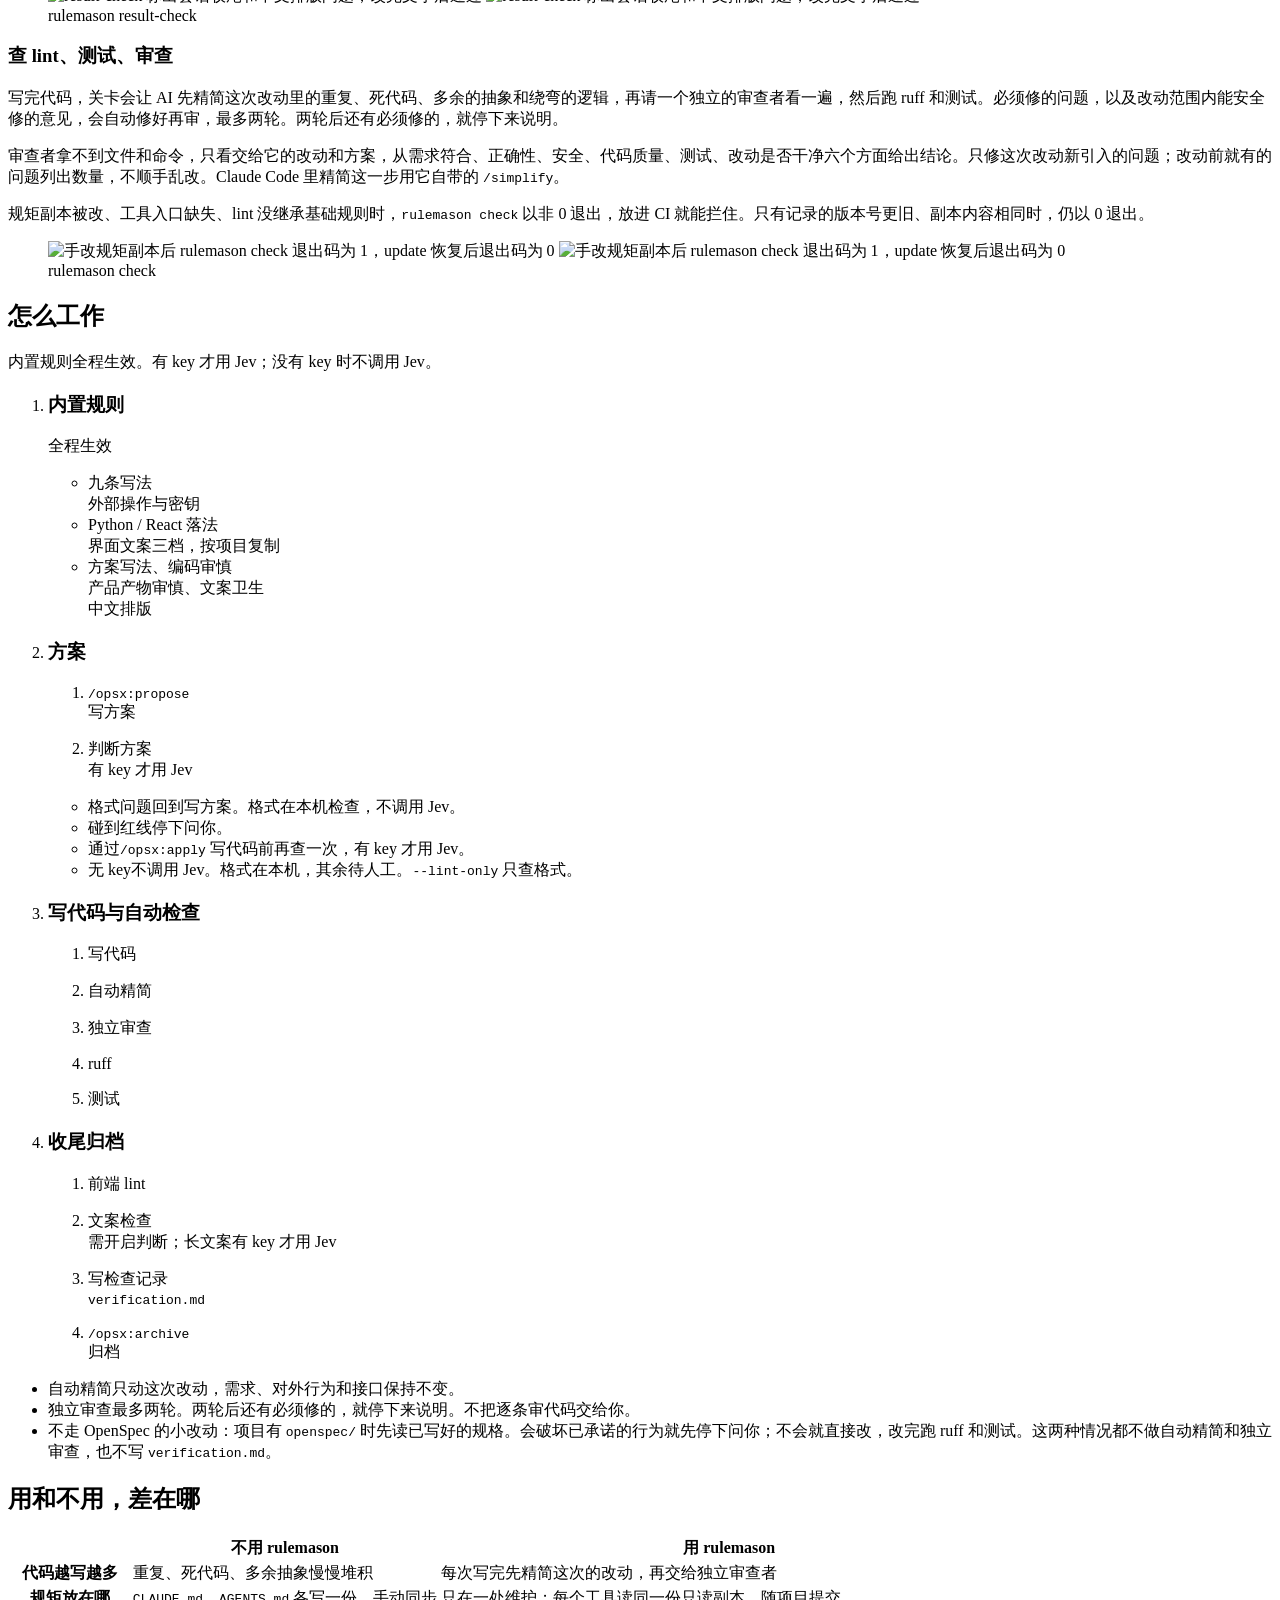
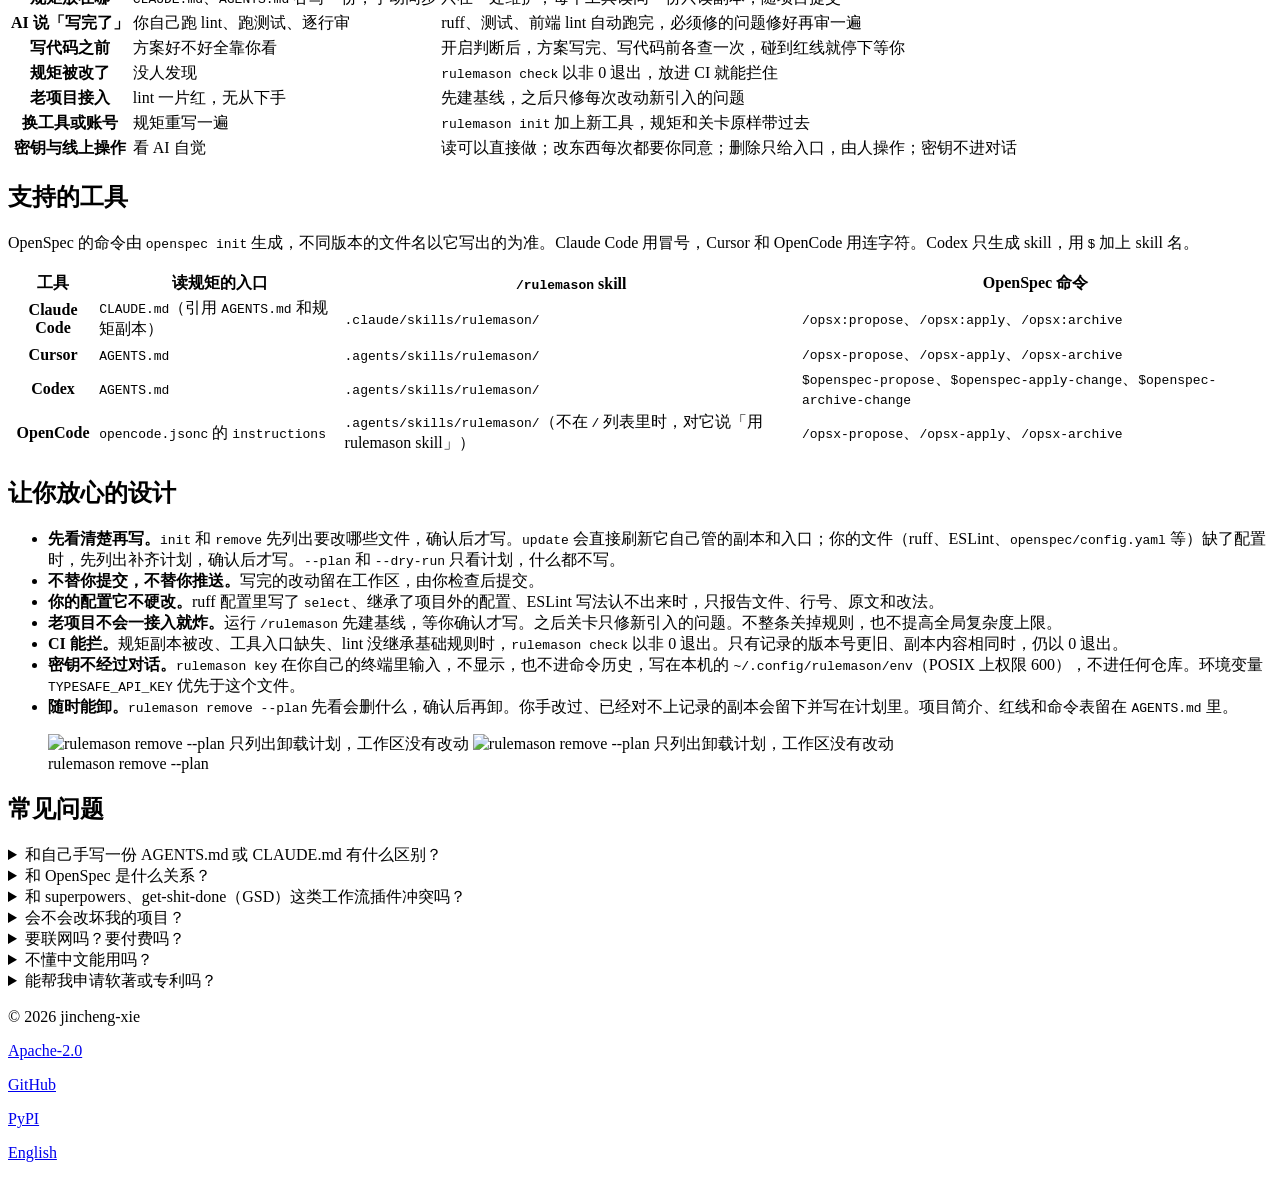
==== commit 078743e3: "feat(website): 浅色版式，标志全身随步伐起伏 页面改成浅底、细线和深色按钮。头、身体、骑手、鬃毛和翅膀一起上下，腿的换步和翅膀的扇动叠在这起伏上。" ====
--- a/website/index.html
+++ b/website/index.html
@@ -24,7 +24,7 @@
   <meta name="twitter:title" content="rulemason：AI 写代码，也讲章法">
   <meta name="twitter:description" content="让 AI 写的代码，读起来像人写的。给 AI 编码工具的一套规矩，外加每次改动都要过的关卡。">
   <meta name="twitter:image" content="https://rulemason.com/assets/banner.png">
-  <meta name="theme-color" content="#071421">
+  <meta name="theme-color" content="#f7f6f3">
   <link rel="icon" href="/favicon.svg" type="image/svg+xml">
   <link rel="icon" href="/favicon-32.png" type="image/png" sizes="32x32">
   <link rel="apple-touch-icon" href="/apple-touch-icon.png">
@@ -35,7 +35,7 @@
   <header class="site-header">
     <div class="wrap">
       <a class="brand" href="/">
-        <img src="/assets/logo.svg" alt="" width="52" height="42">
+        <img src="/assets/logo.svg" alt="" width="52" height="56">
         <span>
           <span class="brand-name">rulemason</span>
           <span class="brand-sub">RULES FOR AI CODING</span>
@@ -60,11 +60,20 @@
         <h1>AI 写代码，<br><span class="accent">也讲章法。</span></h1>
         <p class="lede">让 AI 写的代码，读起来像人写的。</p>
         <p class="support">用 AI 写代码很快，难的是几个月以后。功能一个个加上去，代码越堆越多：同一段逻辑复制了好几份，没人调用的函数和参数留在原处，读起来完全不像人写的代码。</p>
+        <div class="actions">
+          <a class="btn btn-solid" href="https://github.com/rulemason/rulemason">GitHub</a>
+          <a class="btn btn-text" href="https://pypi.org/project/rulemason/">PyPI</a>
+        </div>
         <ul class="chips">
           <li><a href="#read"><b>读</b> 先读项目规则</a></li>
           <li><a href="#keep"><b>守</b> 方案与代码守约定</a></li>
           <li><a href="#check"><b>查</b> lint、测试、审查</a></li>
         </ul>
+      </div>
+      <div class="hero-stage">
+        <div class="hero-logo">
+          <img src="/assets/logo.svg" width="416" height="448" alt="像素标志：粉色的小兔子骑着一匹浅蓝色的飞马">
+        </div>
         <div class="install">
           <div class="install-bar">
             <pre id="install-cmd"><code>uv tool install rulemason
@@ -74,13 +83,6 @@
           <p id="copy-status" class="copy-status" role="status"></p>
           <p class="fine">需要 <a href="https://docs.astral.sh/uv/">uv</a>，Python 3.11 或更高。在项目根目录运行 <code>rulemason init</code>：勾选你用的 AI 工具，看一眼计划，确认后写入。终端不能提问时：<code>rulemason init --tools claude,cursor --yes</code>。工具 id 是 <code>opencode</code>、<code>claude</code>、<code>cursor</code>、<code>codex</code>。</p>
         </div>
-        <div class="actions">
-          <a class="btn btn-pink" href="https://github.com/rulemason/rulemason">GitHub</a>
-          <a class="btn btn-line" href="https://pypi.org/project/rulemason/">PyPI</a>
-        </div>
-      </div>
-      <div class="hero-logo">
-        <img src="/assets/logo.svg" width="416" height="336" alt="像素标志：粉色的小兔子骑着一匹浅蓝色的飞马">
       </div>
     </div>
 
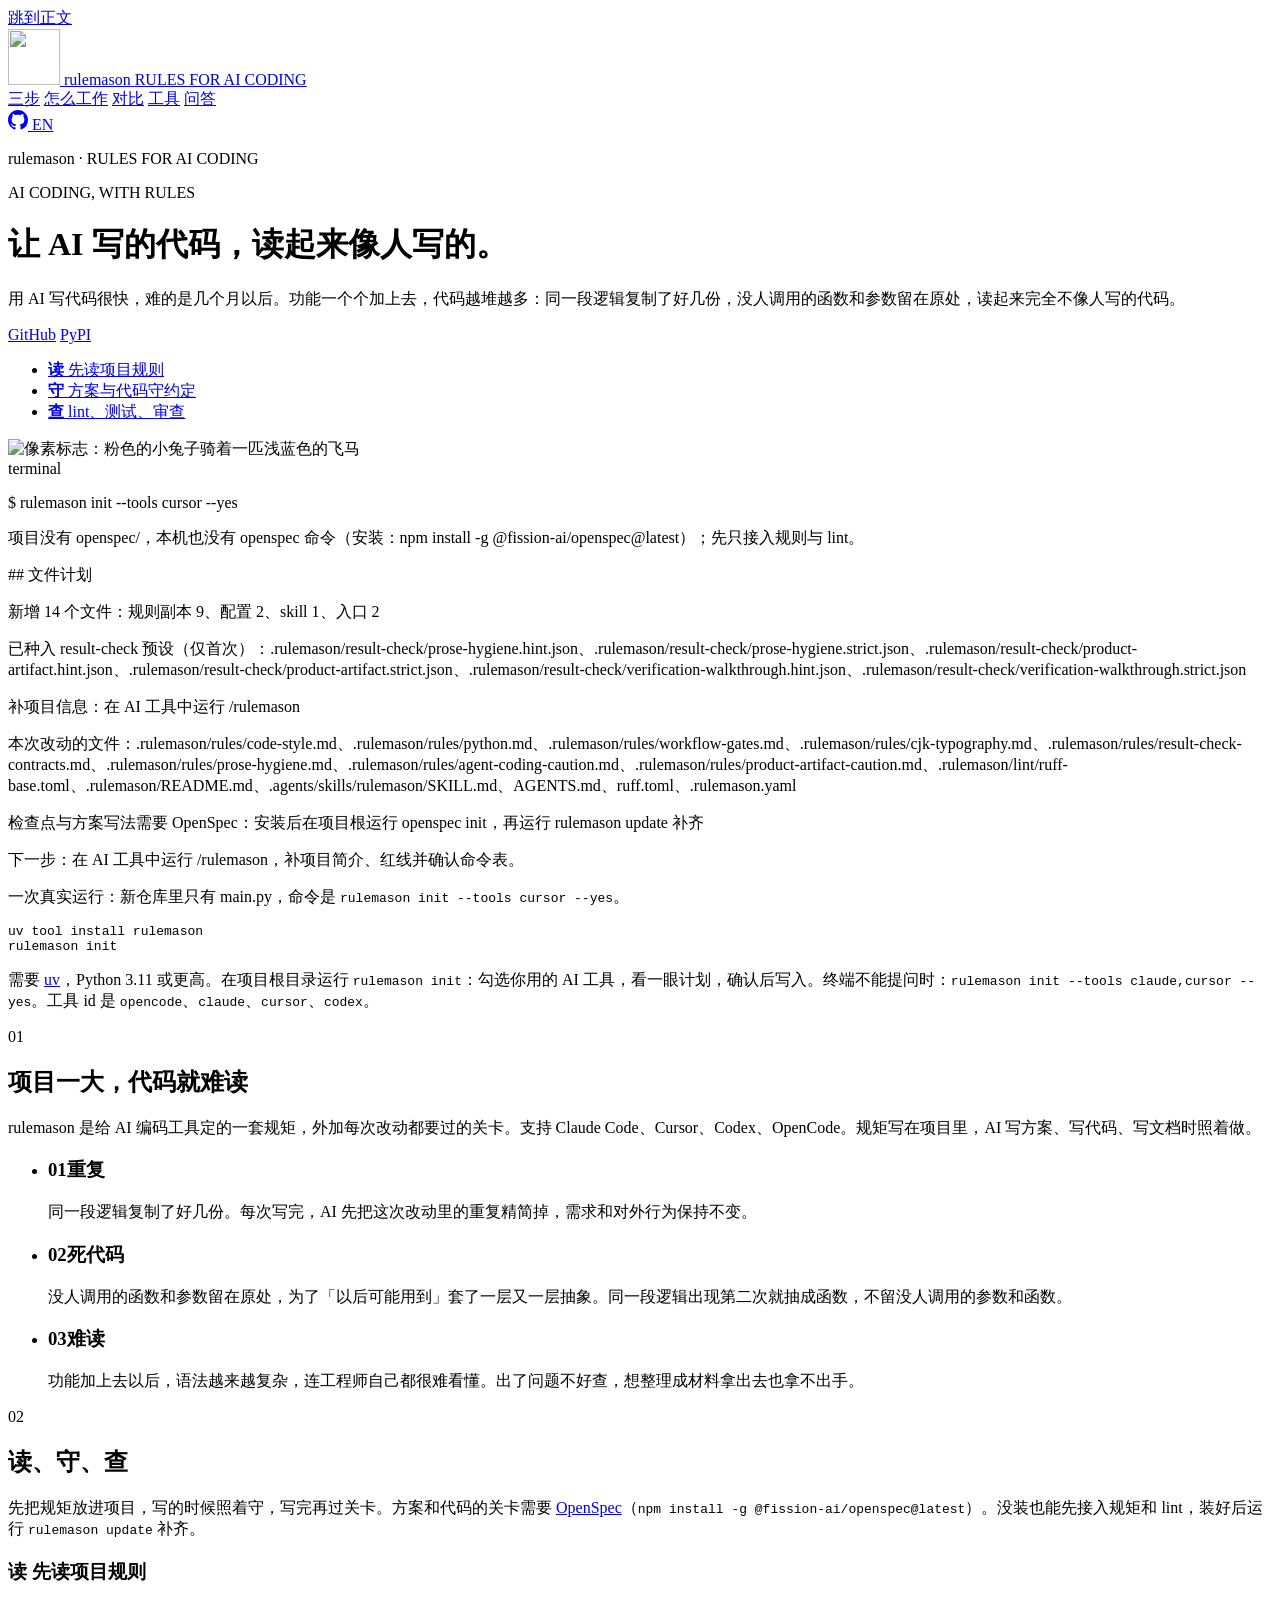
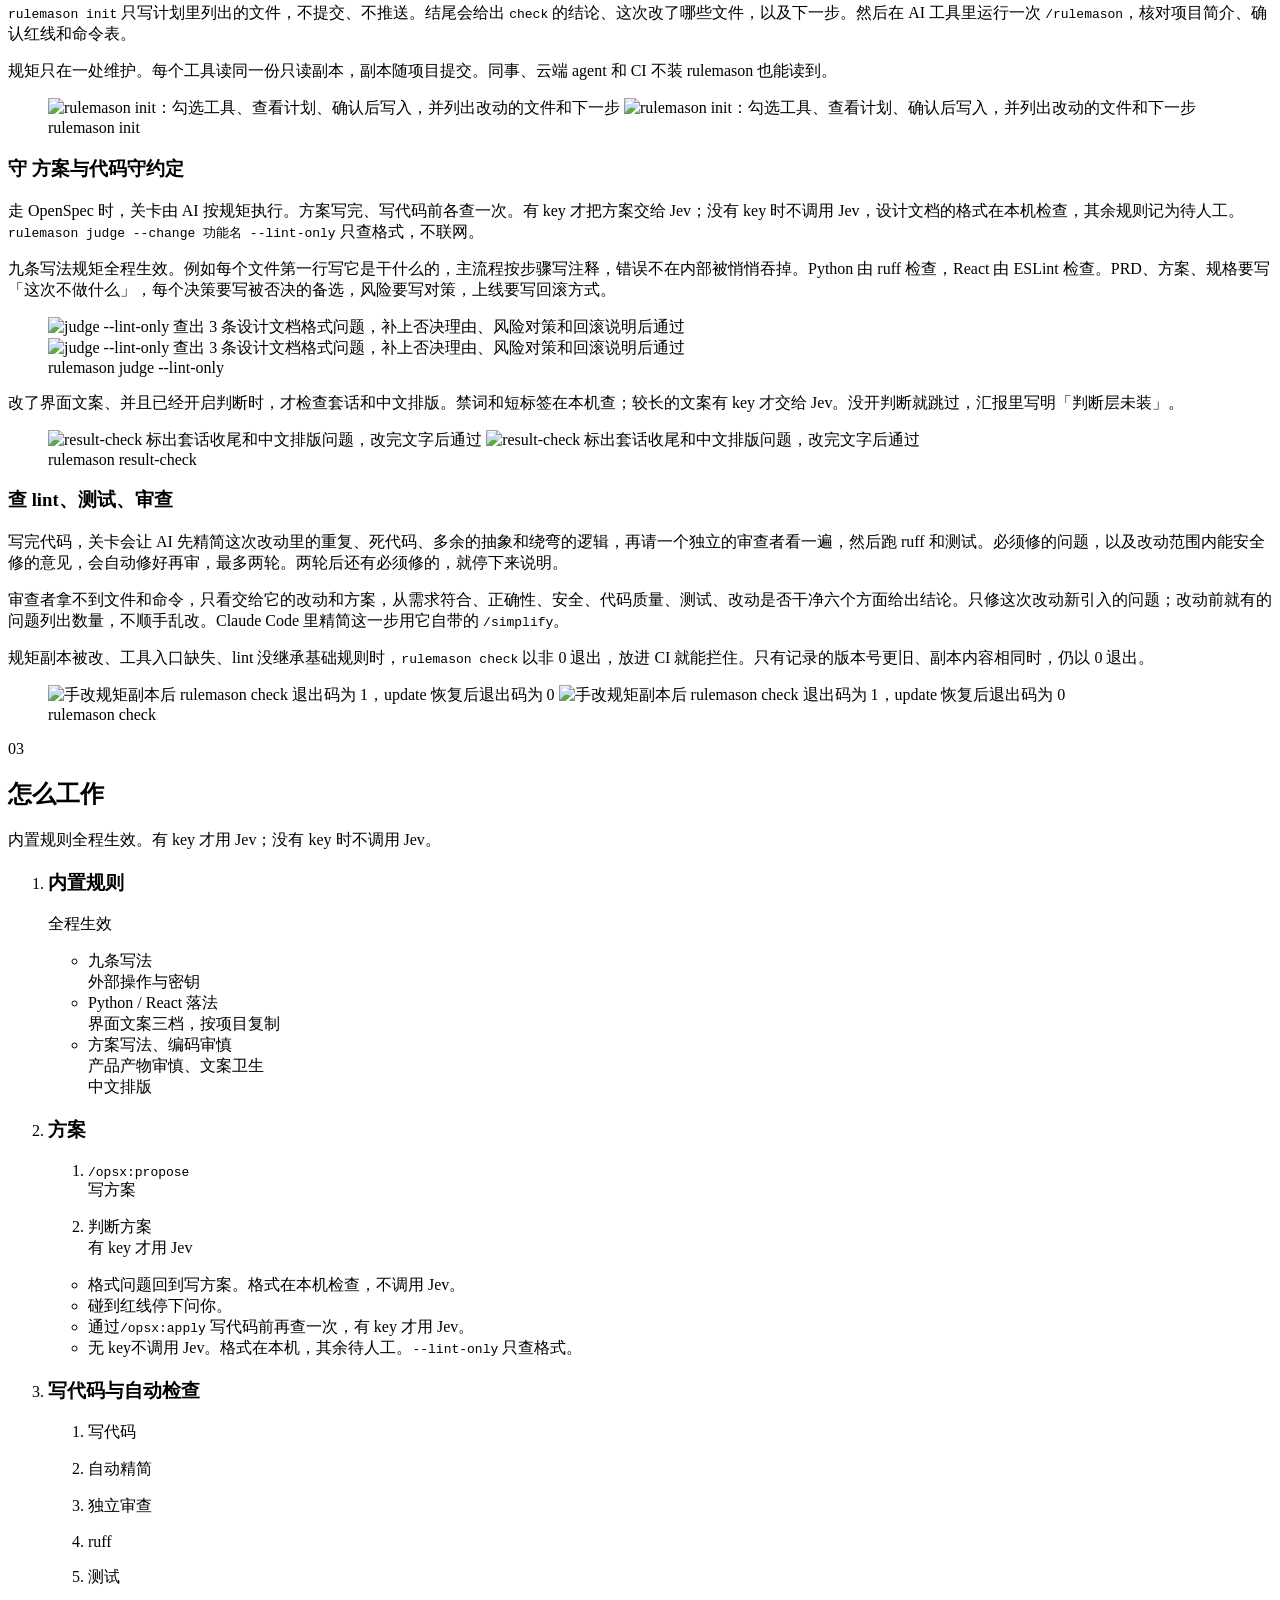
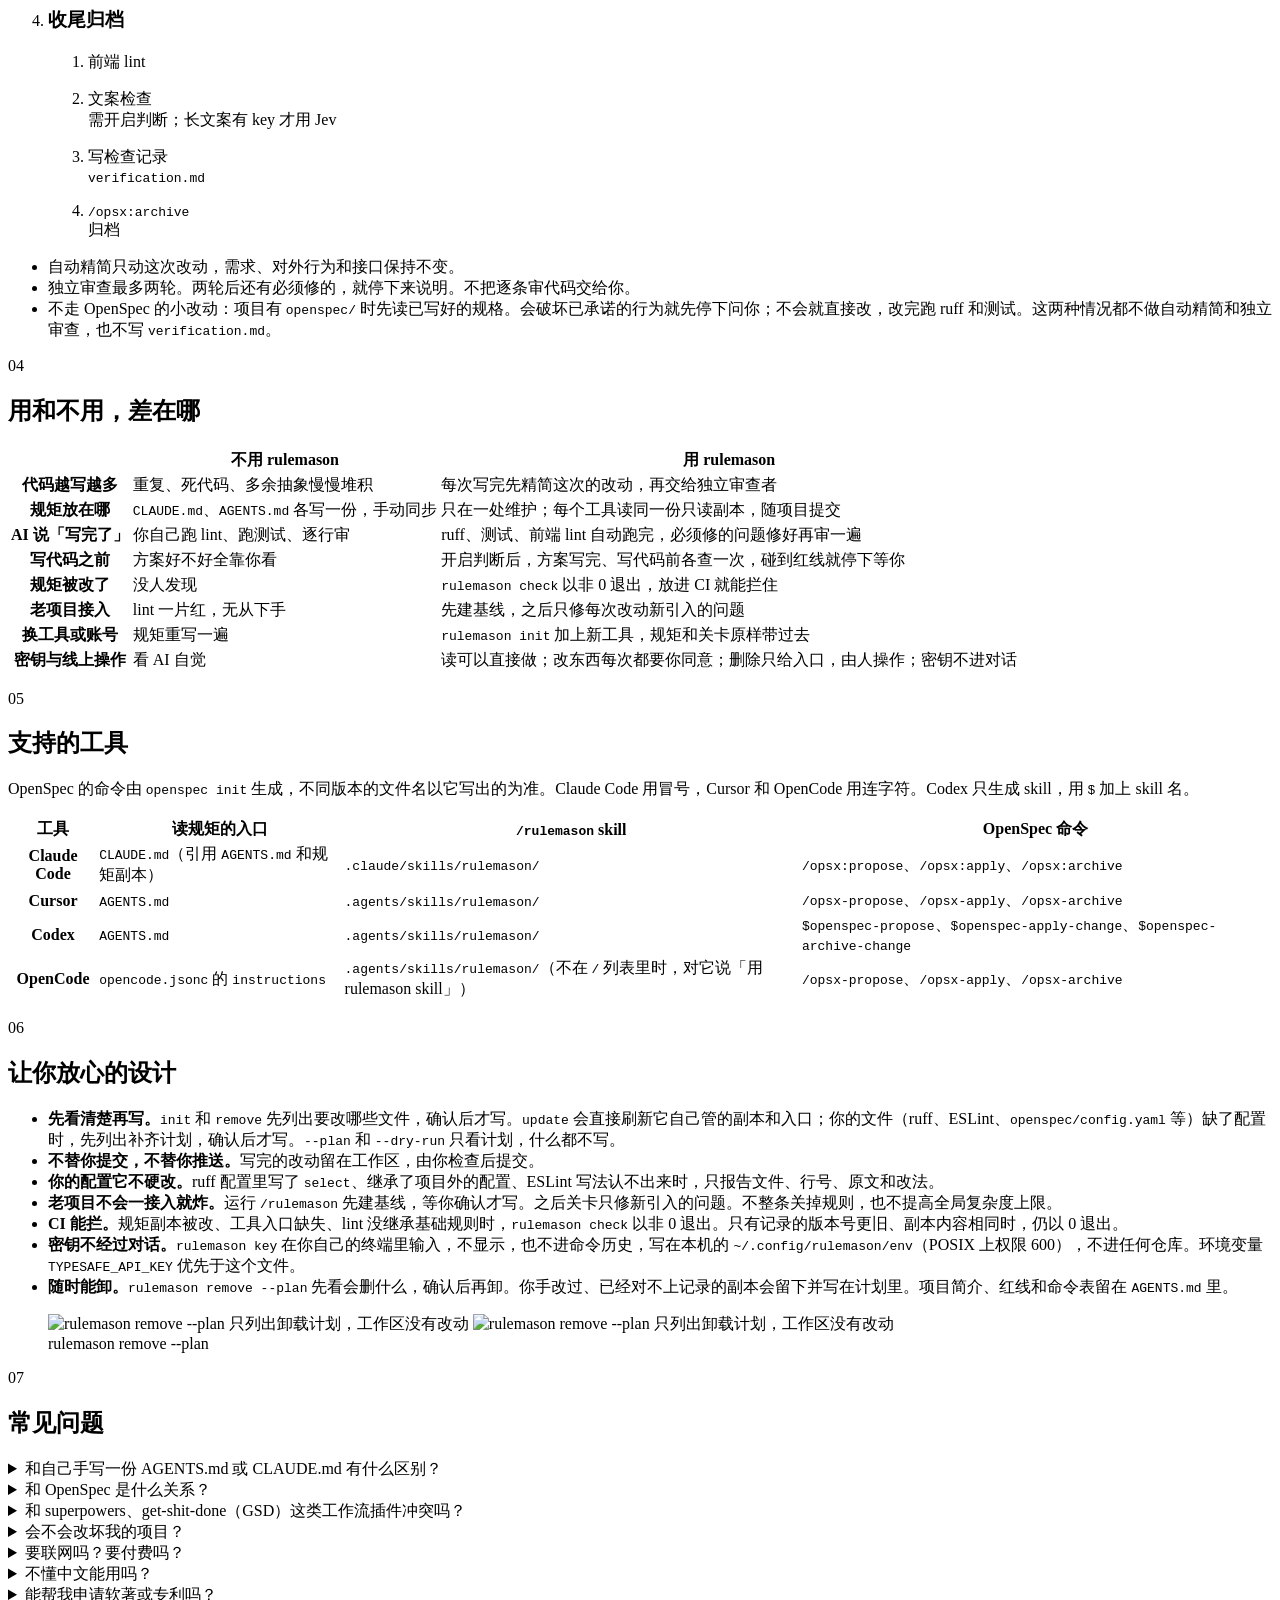
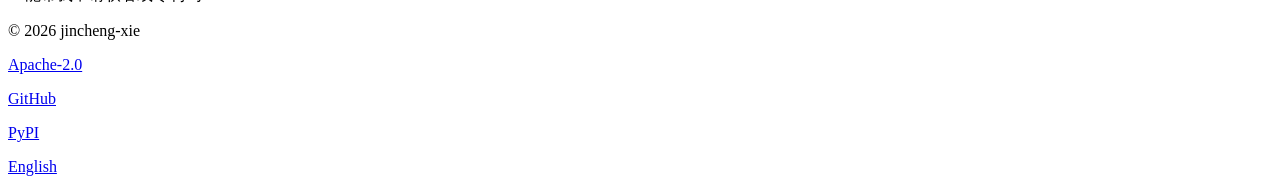
==== commit 3b3f5001: "feat(website): 终端打出真实 init，导航加上 GitHub 标题改为「让 AI 写的代码，读起来像人写的」。浅底加上圆点和粉蓝光晕，导航标志放在白底方块上，并链到 GitHub。" ====
--- a/website/index.html
+++ b/website/index.html
@@ -4,7 +4,7 @@
 <head>
   <meta charset="utf-8">
   <meta name="viewport" content="width=device-width, initial-scale=1">
-  <title>rulemason：AI 写代码，也讲章法</title>
+  <title>rulemason：让 AI 写的代码，读起来像人写的</title>
   <meta name="description" content="让 AI 写的代码，读起来像人写的。给 AI 编码工具的一套规矩，外加每次改动都要过的关卡。支持 Claude Code、Cursor、Codex、OpenCode。">
   <link rel="canonical" href="https://rulemason.com/">
   <link rel="alternate" hreflang="zh-CN" href="https://rulemason.com/">
@@ -13,15 +13,15 @@
   <meta property="og:locale" content="zh_CN">
   <meta property="og:locale:alternate" content="en_US">
   <meta property="og:site_name" content="rulemason">
-  <meta property="og:title" content="rulemason：AI 写代码，也讲章法">
+  <meta property="og:title" content="rulemason：让 AI 写的代码，读起来像人写的">
   <meta property="og:description" content="让 AI 写的代码，读起来像人写的。给 AI 编码工具的一套规矩，外加每次改动都要过的关卡。">
   <meta property="og:url" content="https://rulemason.com/">
   <meta property="og:image" content="https://rulemason.com/assets/banner.png">
   <meta property="og:image:width" content="1920">
   <meta property="og:image:height" content="960">
-  <meta property="og:image:alt" content="rulemason：AI 写代码，也讲章法">
+  <meta property="og:image:alt" content="rulemason：让 AI 写的代码，读起来像人写的">
   <meta name="twitter:card" content="summary_large_image">
-  <meta name="twitter:title" content="rulemason：AI 写代码，也讲章法">
+  <meta name="twitter:title" content="rulemason：让 AI 写的代码，读起来像人写的">
   <meta name="twitter:description" content="让 AI 写的代码，读起来像人写的。给 AI 编码工具的一套规矩，外加每次改动都要过的关卡。">
   <meta name="twitter:image" content="https://rulemason.com/assets/banner.png">
   <meta name="theme-color" content="#f7f6f3">
@@ -48,6 +48,9 @@
         <a href="#tools">工具</a>
         <a href="#faq">问答</a>
       </nav>
+      <a class="nav-github" href="https://github.com/rulemason/rulemason" aria-label="GitHub">
+        <svg viewBox="0 0 16 16" width="20" height="20" aria-hidden="true"><path fill="currentColor" d="M8 0C3.58 0 0 3.58 0 8c0 3.54 2.29 6.53 5.47 7.59.4.07.55-.17.55-.38 0-.19-.01-.82-.01-1.49-2.01.37-2.53-.49-2.69-.94-.09-.23-.48-.94-.82-1.13-.28-.15-.68-.52-.01-.53.63-.01 1.08.58 1.23.82.72 1.21 1.87.87 2.33.66.07-.52.28-.87.51-1.07-1.78-.2-3.64-.89-3.64-3.95 0-.87.31-1.59.82-2.15-.08-.2-.36-1.02.08-2.12 0 0 .67-.21 2.2.82.64-.18 1.32-.27 2-.27.68 0 1.36.09 2 .27 1.53-1.04 2.2-.82 2.2-.82.44 1.1.16 1.92.08 2.12.51.56.82 1.27.82 2.15 0 3.07-1.87 3.75-3.65 3.95.29.25.54.73.54 1.48 0 1.07-.01 1.93-.01 2.2 0 .21.15.46.55.38A8.013 8.013 0 0016 8c0-4.42-3.58-8-8-8z"/></svg>
+      </a>
       <a class="lang" href="/en/" hreflang="en" lang="en">EN</a>
     </div>
   </header>
@@ -57,8 +60,8 @@
       <div class="hero-copy">
         <p class="eyebrow">rulemason · RULES FOR AI CODING</p>
         <p class="tagline">AI CODING, WITH RULES</p>
-        <h1>AI 写代码，<br><span class="accent">也讲章法。</span></h1>
-        <p class="lede">让 AI 写的代码，读起来像人写的。</p>
+        <!-- 标题只写在这个 h1 -->
+        <h1 id="hero-title">让 AI 写的代码，读起来像人写的。</h1>
         <p class="support">用 AI 写代码很快，难的是几个月以后。功能一个个加上去，代码越堆越多：同一段逻辑复制了好几份，没人调用的函数和参数留在原处，读起来完全不像人写的代码。</p>
         <div class="actions">
           <a class="btn btn-solid" href="https://github.com/rulemason/rulemason">GitHub</a>
@@ -74,10 +77,28 @@
         <div class="hero-logo">
           <img src="/assets/logo.svg" width="416" height="448" alt="像素标志：粉色的小兔子骑着一匹浅蓝色的飞马">
         </div>
+        <div class="term" data-term>
+          <div class="term-bar">
+            <span class="term-dots" aria-hidden="true"><i></i><i></i><i></i></span>
+            <span class="term-name">terminal</span>
+          </div>
+          <div class="term-screen" role="log" aria-label="rulemason init --tools cursor --yes 的真实输出">
+            <p class="term-line term-cmd"><span class="tok-prompt">$</span> <span class="cmd-text">rulemason init --tools cursor --yes</span><span class="caret" aria-hidden="true"></span></p>
+            <p class="term-line">项目没有 openspec/，本机也没有 openspec 命令（安装：npm install -g @fission-ai/openspec@latest）；先只接入规则与 lint。</p>
+            <p class="term-line tok-head">## 文件计划</p>
+            <p class="term-line">新增 14 个文件：规则副本 9、配置 2、skill 1、入口 2</p>
+            <p class="term-line tok-dim">已种入 result-check 预设（仅首次）：.rulemason/result-check/prose-hygiene.hint.json、.rulemason/result-check/prose-hygiene.strict.json、.rulemason/result-check/product-artifact.hint.json、.rulemason/result-check/product-artifact.strict.json、.rulemason/result-check/verification-walkthrough.hint.json、.rulemason/result-check/verification-walkthrough.strict.json</p>
+            <p class="term-line tok-key">补项目信息：在 AI 工具中运行 /rulemason</p>
+            <p class="term-line">本次改动的文件：.rulemason/rules/code-style.md、.rulemason/rules/python.md、.rulemason/rules/workflow-gates.md、.rulemason/rules/cjk-typography.md、.rulemason/rules/result-check-contracts.md、.rulemason/rules/prose-hygiene.md、.rulemason/rules/agent-coding-caution.md、.rulemason/rules/product-artifact-caution.md、.rulemason/lint/ruff-base.toml、.rulemason/README.md、.agents/skills/rulemason/SKILL.md、AGENTS.md、ruff.toml、.rulemason.yaml</p>
+            <p class="term-line">检查点与方案写法需要 OpenSpec：安装后在项目根运行 openspec init，再运行 rulemason update 补齐</p>
+            <p class="term-line tok-key">下一步：在 AI 工具中运行 /rulemason，补项目简介、红线并确认命令表。</p>
+          </div>
+          <p class="term-note">一次真实运行：新仓库里只有 main.py，命令是 <code>rulemason init --tools cursor --yes</code>。</p>
+        </div>
         <div class="install">
           <div class="install-bar">
-            <pre id="install-cmd"><code>uv tool install rulemason
-rulemason init</code></pre>
+            <pre id="install-cmd"><code><span class="tok-cmd">uv</span> <span class="tok-fn">tool install</span> <span class="tok-str">rulemason</span>
+<span class="tok-cmd">rulemason</span> <span class="tok-fn">init</span></code></pre>
             <button type="button" class="copy" hidden data-for="install-cmd" data-done="已复制" data-fail="没复制上，请选中上面的命令">复制</button>
           </div>
           <p id="copy-status" class="copy-status" role="status"></p>
@@ -86,8 +107,9 @@
       </div>
     </div>
 
-    <section id="pain">
-      <div class="wrap">
+    <section id="pain" class="reveal">
+      <div class="wrap">
+        <p class="kicker">01</p>
         <h2>项目一大，代码就难读</h2>
         <p class="section-lead">rulemason 是给 AI 编码工具定的一套规矩，外加每次改动都要过的关卡。支持 Claude Code、Cursor、Codex、OpenCode。规矩写在项目里，AI 写方案、写代码、写文档时照着做。</p>
         <ul class="cards">
@@ -107,8 +129,9 @@
       </div>
     </section>
 
-    <section id="steps">
-      <div class="wrap">
+    <section id="steps" class="reveal">
+      <div class="wrap">
+        <p class="kicker">02</p>
         <h2>读、守、查</h2>
         <p class="section-lead">先把规矩放进项目，写的时候照着守，写完再过关卡。方案和代码的关卡需要 <a href="https://github.com/Fission-AI/OpenSpec">OpenSpec</a>（<code>npm install -g @fission-ai/openspec@latest</code>）。没装也能先接入规矩和 lint，装好后运行 <code>rulemason update</code> 补齐。</p>
 
@@ -154,8 +177,9 @@
       </div>
     </section>
 
-    <section id="flow">
-      <div class="wrap">
+    <section id="flow" class="reveal">
+      <div class="wrap">
+        <p class="kicker">03</p>
         <h2>怎么工作</h2>
         <p class="section-lead">内置规则全程生效。有 key 才用 Jev；没有 key 时不调用 Jev。</p>
         <ol class="flow">
@@ -217,8 +241,9 @@
       </div>
     </section>
 
-    <section id="compare">
-      <div class="wrap">
+    <section id="compare" class="reveal">
+      <div class="wrap">
+        <p class="kicker">04</p>
         <h2>用和不用，差在哪</h2>
         <div class="table-wrap" tabindex="0" role="region" aria-label="用和不用的对比，可以横向滚动">
           <table>
@@ -276,8 +301,9 @@
       </div>
     </section>
 
-    <section id="tools">
-      <div class="wrap">
+    <section id="tools" class="reveal">
+      <div class="wrap">
+        <p class="kicker">05</p>
         <h2>支持的工具</h2>
         <p class="section-lead">OpenSpec 的命令由 <code>openspec init</code> 生成，不同版本的文件名以它写出的为准。Claude Code 用冒号，Cursor 和 OpenCode 用连字符。Codex 只生成 skill，用 <code>$</code> 加上 skill 名。</p>
         <div class="table-wrap" tabindex="0" role="region" aria-label="支持的工具，可以横向滚动">
@@ -321,8 +347,9 @@
       </div>
     </section>
 
-    <section id="safety">
-      <div class="wrap">
+    <section id="safety" class="reveal">
+      <div class="wrap">
+        <p class="kicker">06</p>
         <h2>让你放心的设计</h2>
         <ul class="safety">
           <li><strong>先看清楚再写。</strong><code>init</code> 和 <code>remove</code> 先列出要改哪些文件，确认后才写。<code>update</code> 会直接刷新它自己管的副本和入口；你的文件（ruff、ESLint、<code>openspec/config.yaml</code> 等）缺了配置时，先列出补齐计划，确认后才写。<code>--plan</code> 和 <code>--dry-run</code> 只看计划，什么都不写。</li>
@@ -341,8 +368,9 @@
       </div>
     </section>
 
-    <section id="faq" class="faq">
-      <div class="wrap">
+    <section id="faq" class="faq reveal">
+      <div class="wrap">
+        <p class="kicker">07</p>
         <h2>常见问题</h2>
         <details>
           <summary>和自己手写一份 AGENTS.md 或 CLAUDE.md 有什么区别？</summary>
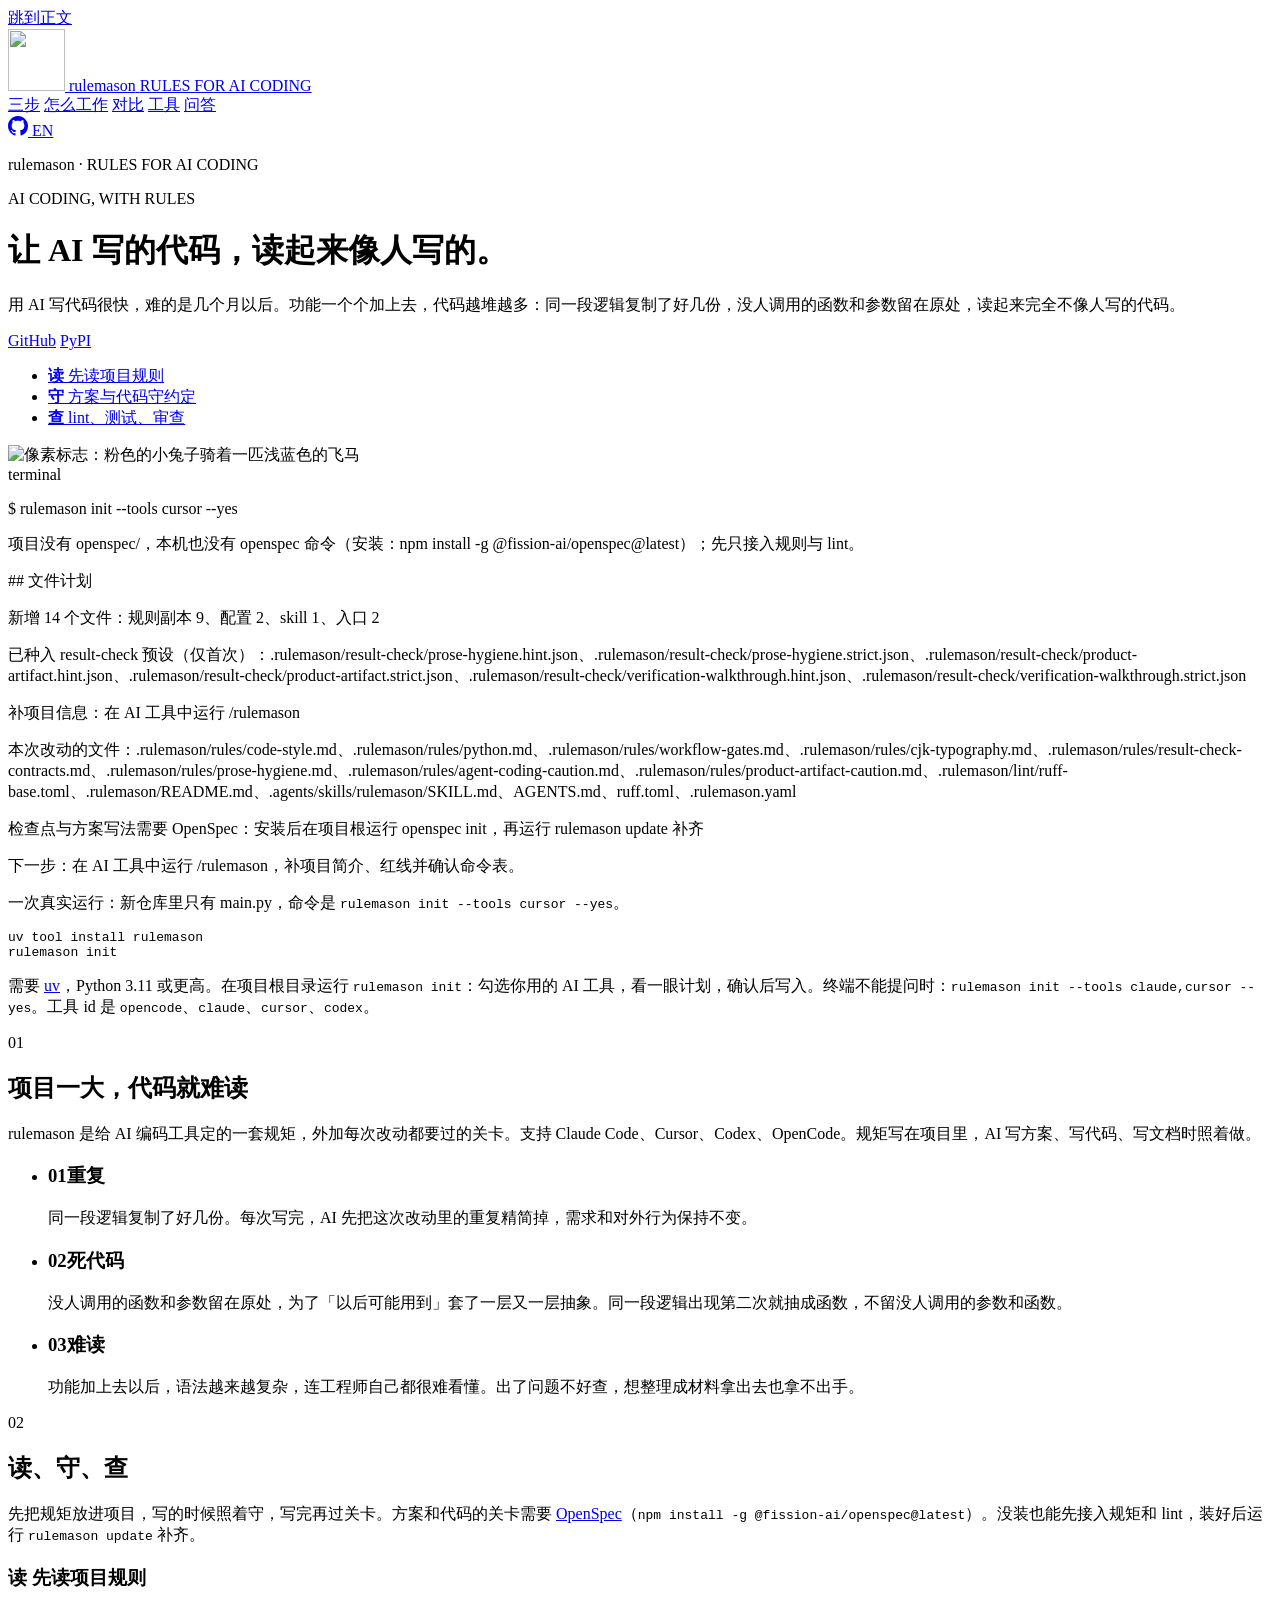
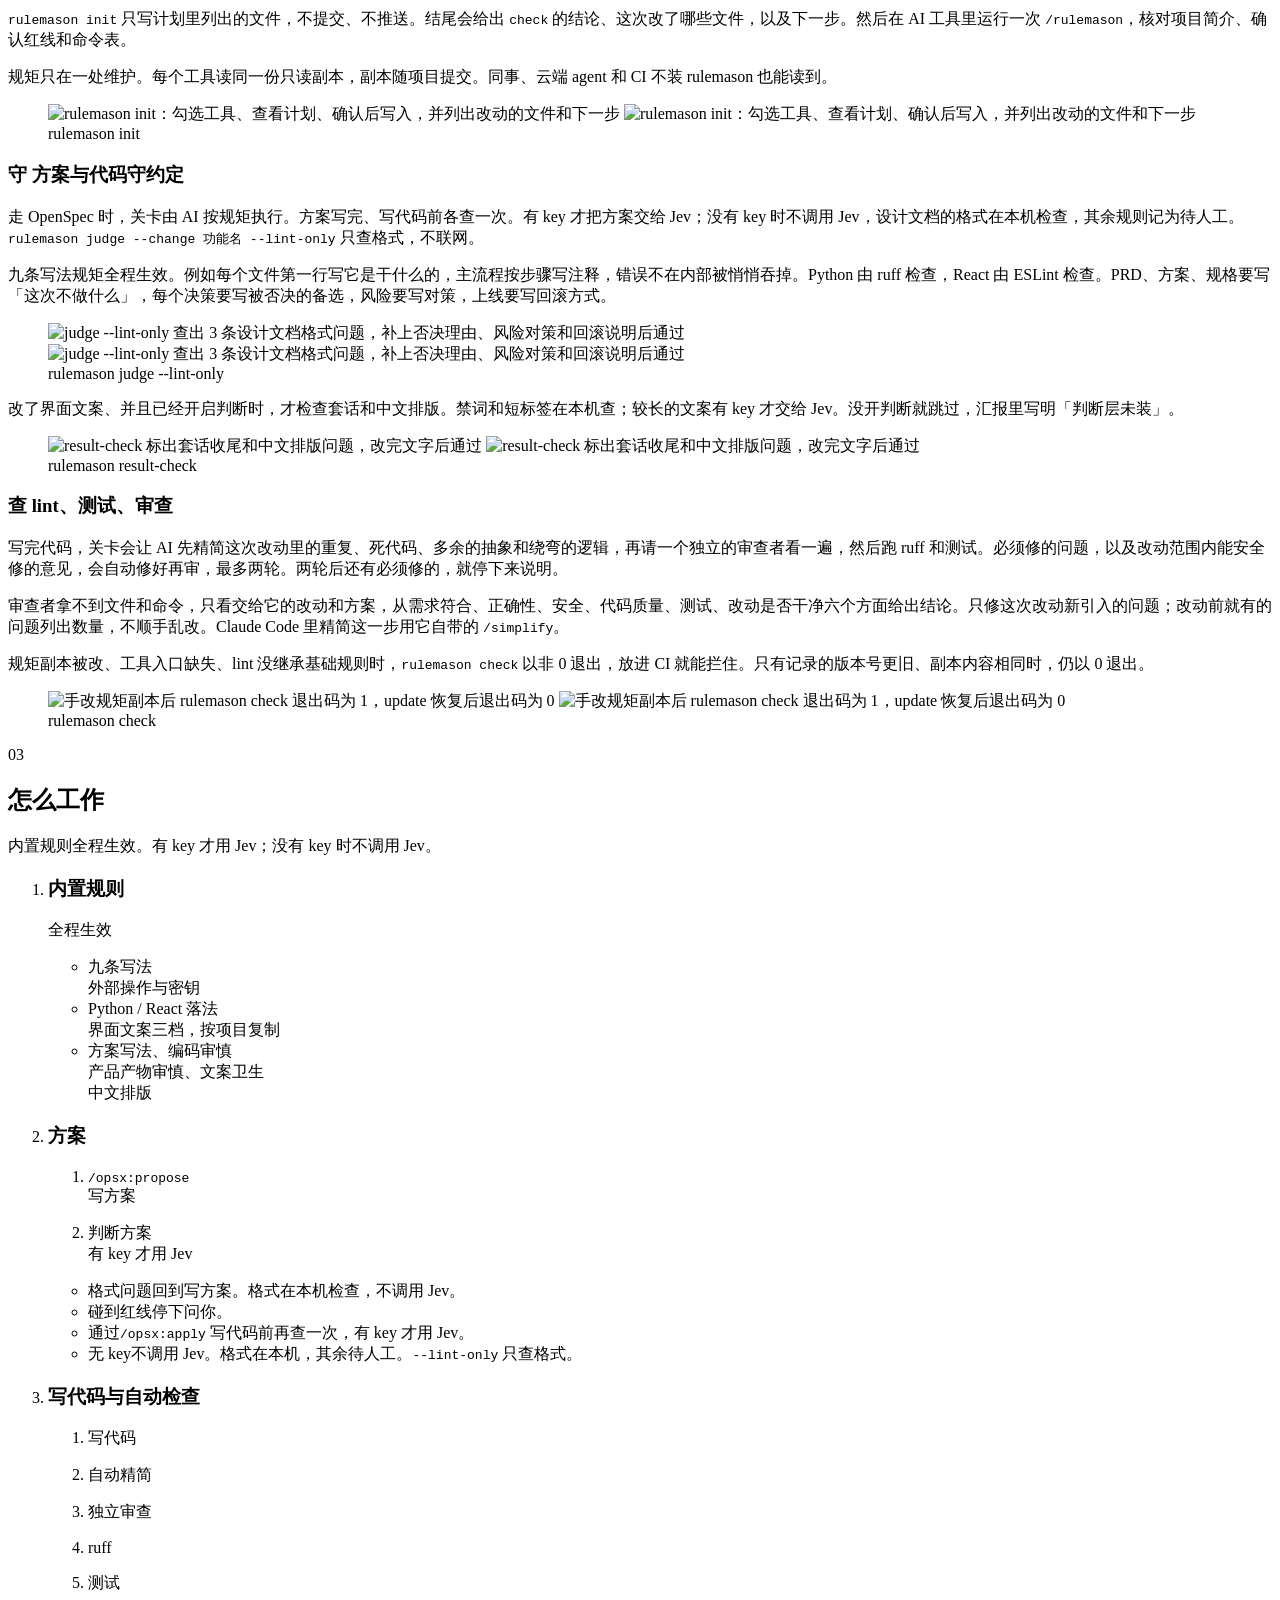
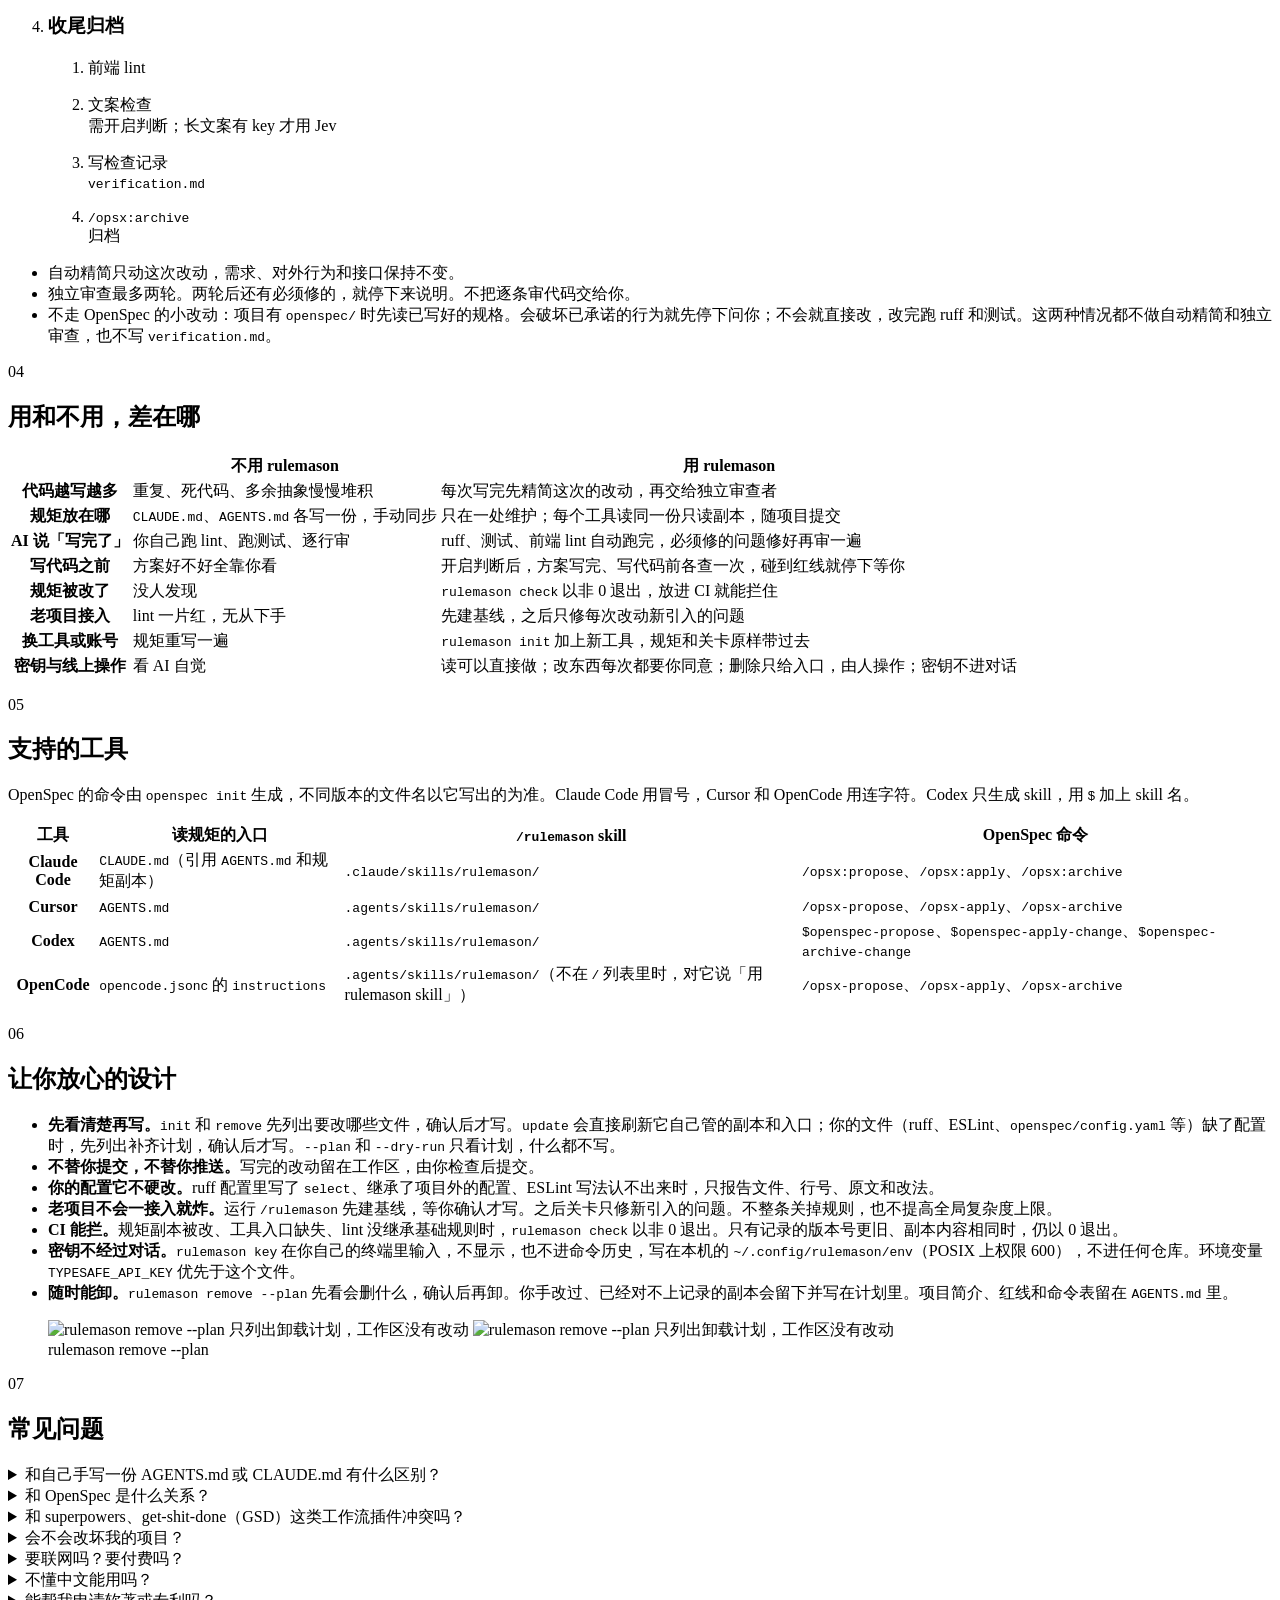
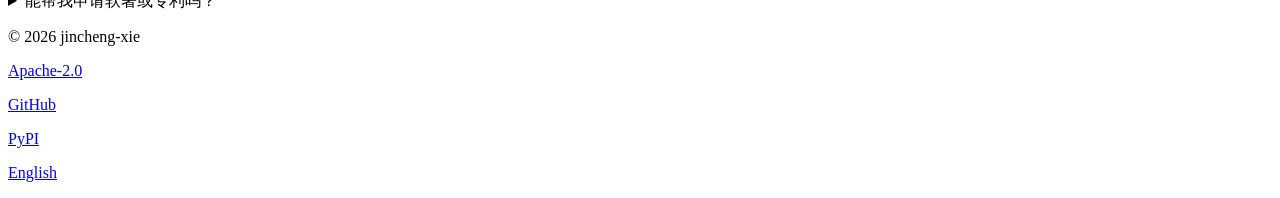
==== commit 3e57883b: "fix(website): 标签图标去掉底色，导航标志放大一成 浏览器图标改为透明底，地址加版本参数避开缓存。导航标志放大 10%，GitHub 图标在新标签打开。" ====
--- a/website/index.html
+++ b/website/index.html
@@ -25,9 +25,9 @@
   <meta name="twitter:description" content="让 AI 写的代码，读起来像人写的。给 AI 编码工具的一套规矩，外加每次改动都要过的关卡。">
   <meta name="twitter:image" content="https://rulemason.com/assets/banner.png">
   <meta name="theme-color" content="#f7f6f3">
-  <link rel="icon" href="/favicon.svg" type="image/svg+xml">
-  <link rel="icon" href="/favicon-32.png" type="image/png" sizes="32x32">
-  <link rel="apple-touch-icon" href="/apple-touch-icon.png">
+  <link rel="icon" href="/favicon.svg?v=2" type="image/svg+xml">
+  <link rel="icon" href="/favicon-32.png?v=2" type="image/png" sizes="32x32">
+  <link rel="apple-touch-icon" href="/apple-touch-icon.png?v=2">
   <link rel="stylesheet" href="/css/site.css">
 </head>
 <body>
@@ -35,7 +35,7 @@
   <header class="site-header">
     <div class="wrap">
       <a class="brand" href="/">
-        <img src="/assets/logo.svg" alt="" width="52" height="56">
+        <img src="/assets/logo.svg" alt="" width="57" height="62">
         <span>
           <span class="brand-name">rulemason</span>
           <span class="brand-sub">RULES FOR AI CODING</span>
@@ -48,7 +48,7 @@
         <a href="#tools">工具</a>
         <a href="#faq">问答</a>
       </nav>
-      <a class="nav-github" href="https://github.com/rulemason/rulemason" aria-label="GitHub">
+      <a class="nav-github" href="https://github.com/rulemason/rulemason" target="_blank" rel="noopener noreferrer" aria-label="GitHub">
         <svg viewBox="0 0 16 16" width="20" height="20" aria-hidden="true"><path fill="currentColor" d="M8 0C3.58 0 0 3.58 0 8c0 3.54 2.29 6.53 5.47 7.59.4.07.55-.17.55-.38 0-.19-.01-.82-.01-1.49-2.01.37-2.53-.49-2.69-.94-.09-.23-.48-.94-.82-1.13-.28-.15-.68-.52-.01-.53.63-.01 1.08.58 1.23.82.72 1.21 1.87.87 2.33.66.07-.52.28-.87.51-1.07-1.78-.2-3.64-.89-3.64-3.95 0-.87.31-1.59.82-2.15-.08-.2-.36-1.02.08-2.12 0 0 .67-.21 2.2.82.64-.18 1.32-.27 2-.27.68 0 1.36.09 2 .27 1.53-1.04 2.2-.82 2.2-.82.44 1.1.16 1.92.08 2.12.51.56.82 1.27.82 2.15 0 3.07-1.87 3.75-3.65 3.95.29.25.54.73.54 1.48 0 1.07-.01 1.93-.01 2.2 0 .21.15.46.55.38A8.013 8.013 0 0016 8c0-4.42-3.58-8-8-8z"/></svg>
       </a>
       <a class="lang" href="/en/" hreflang="en" lang="en">EN</a>
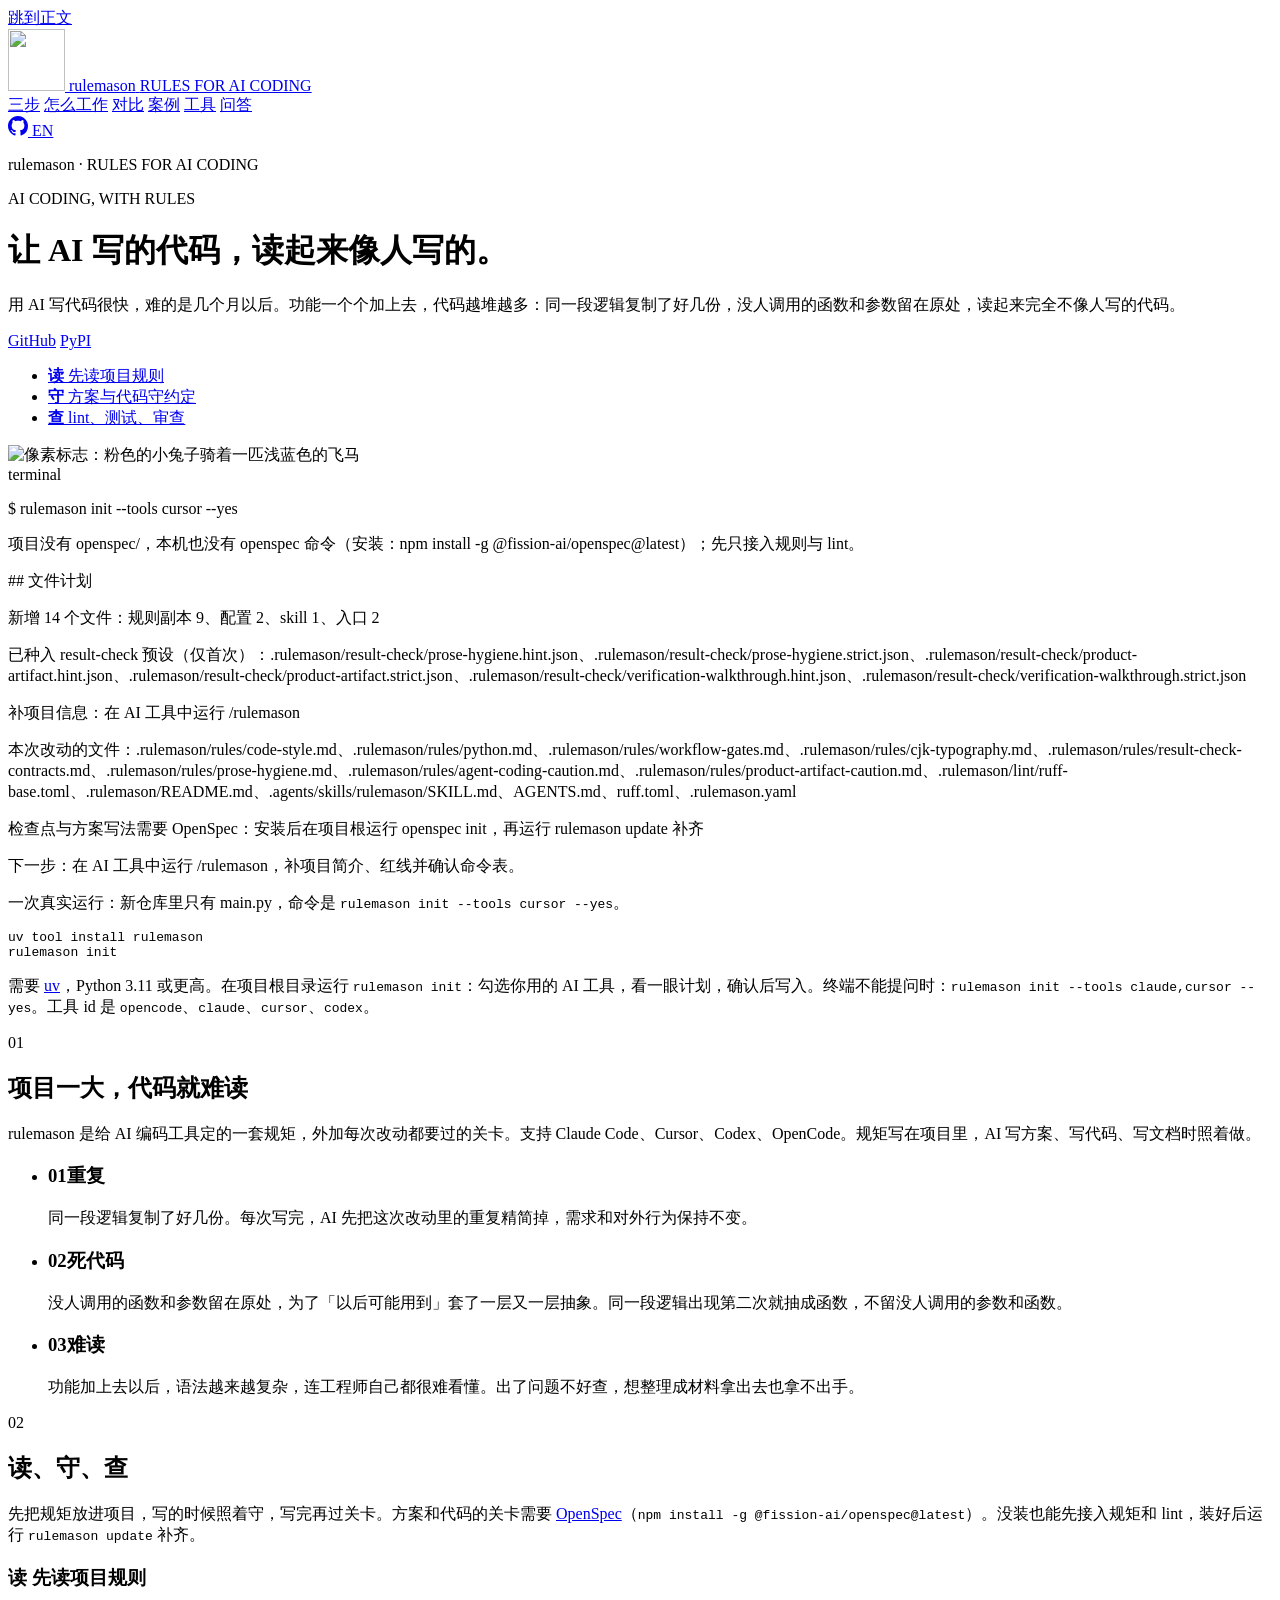
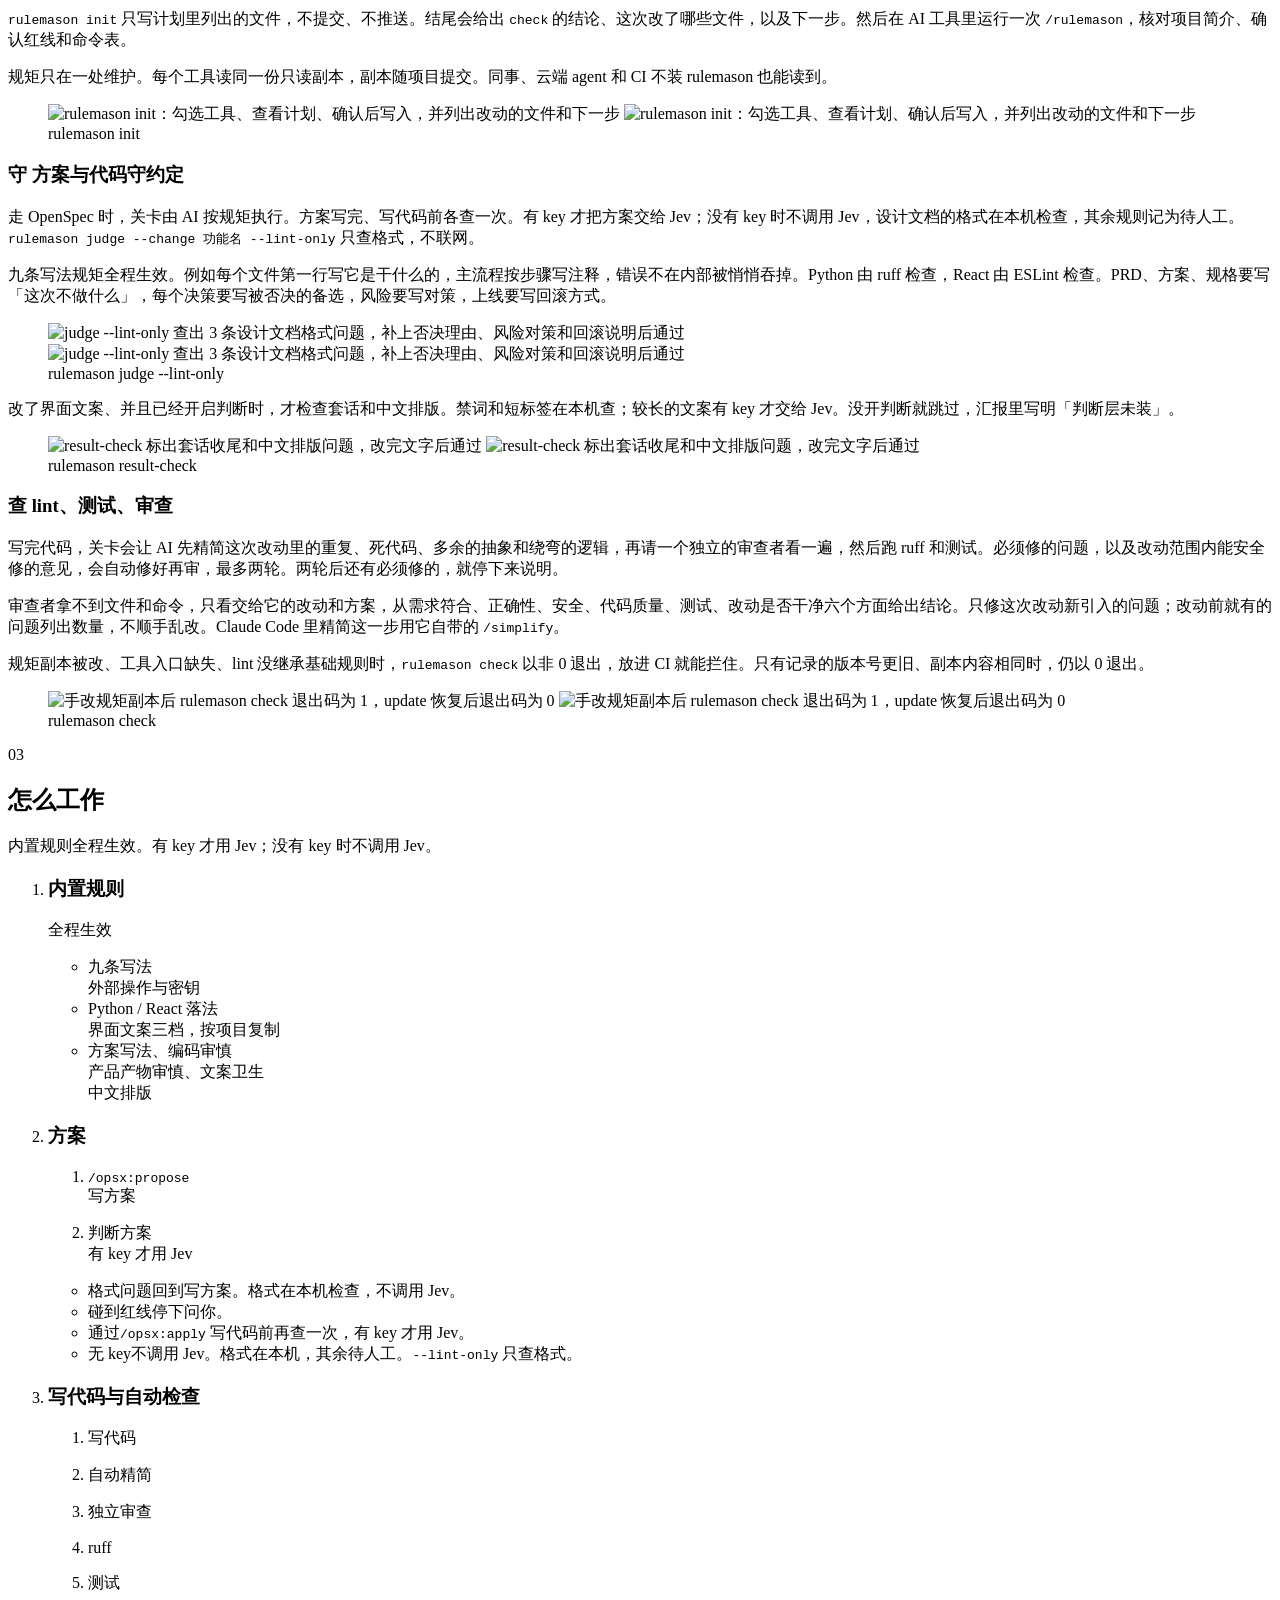
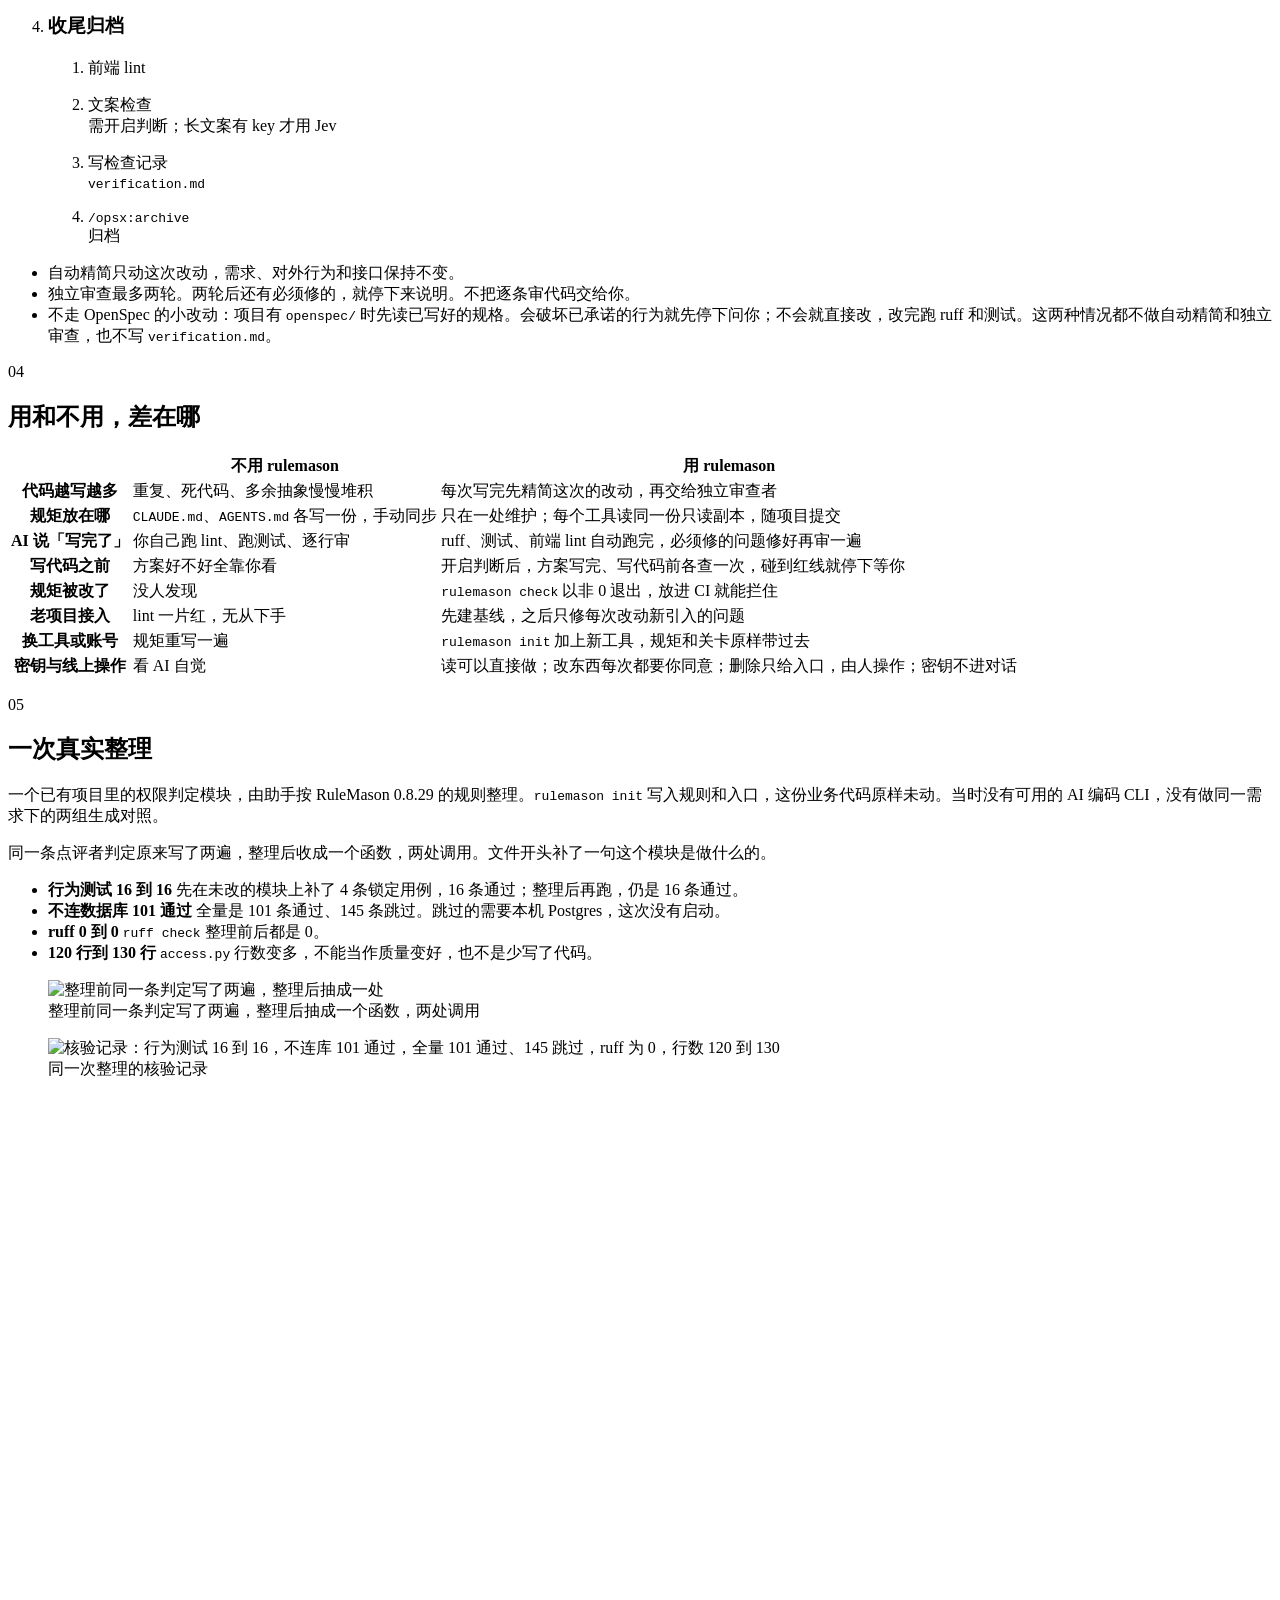
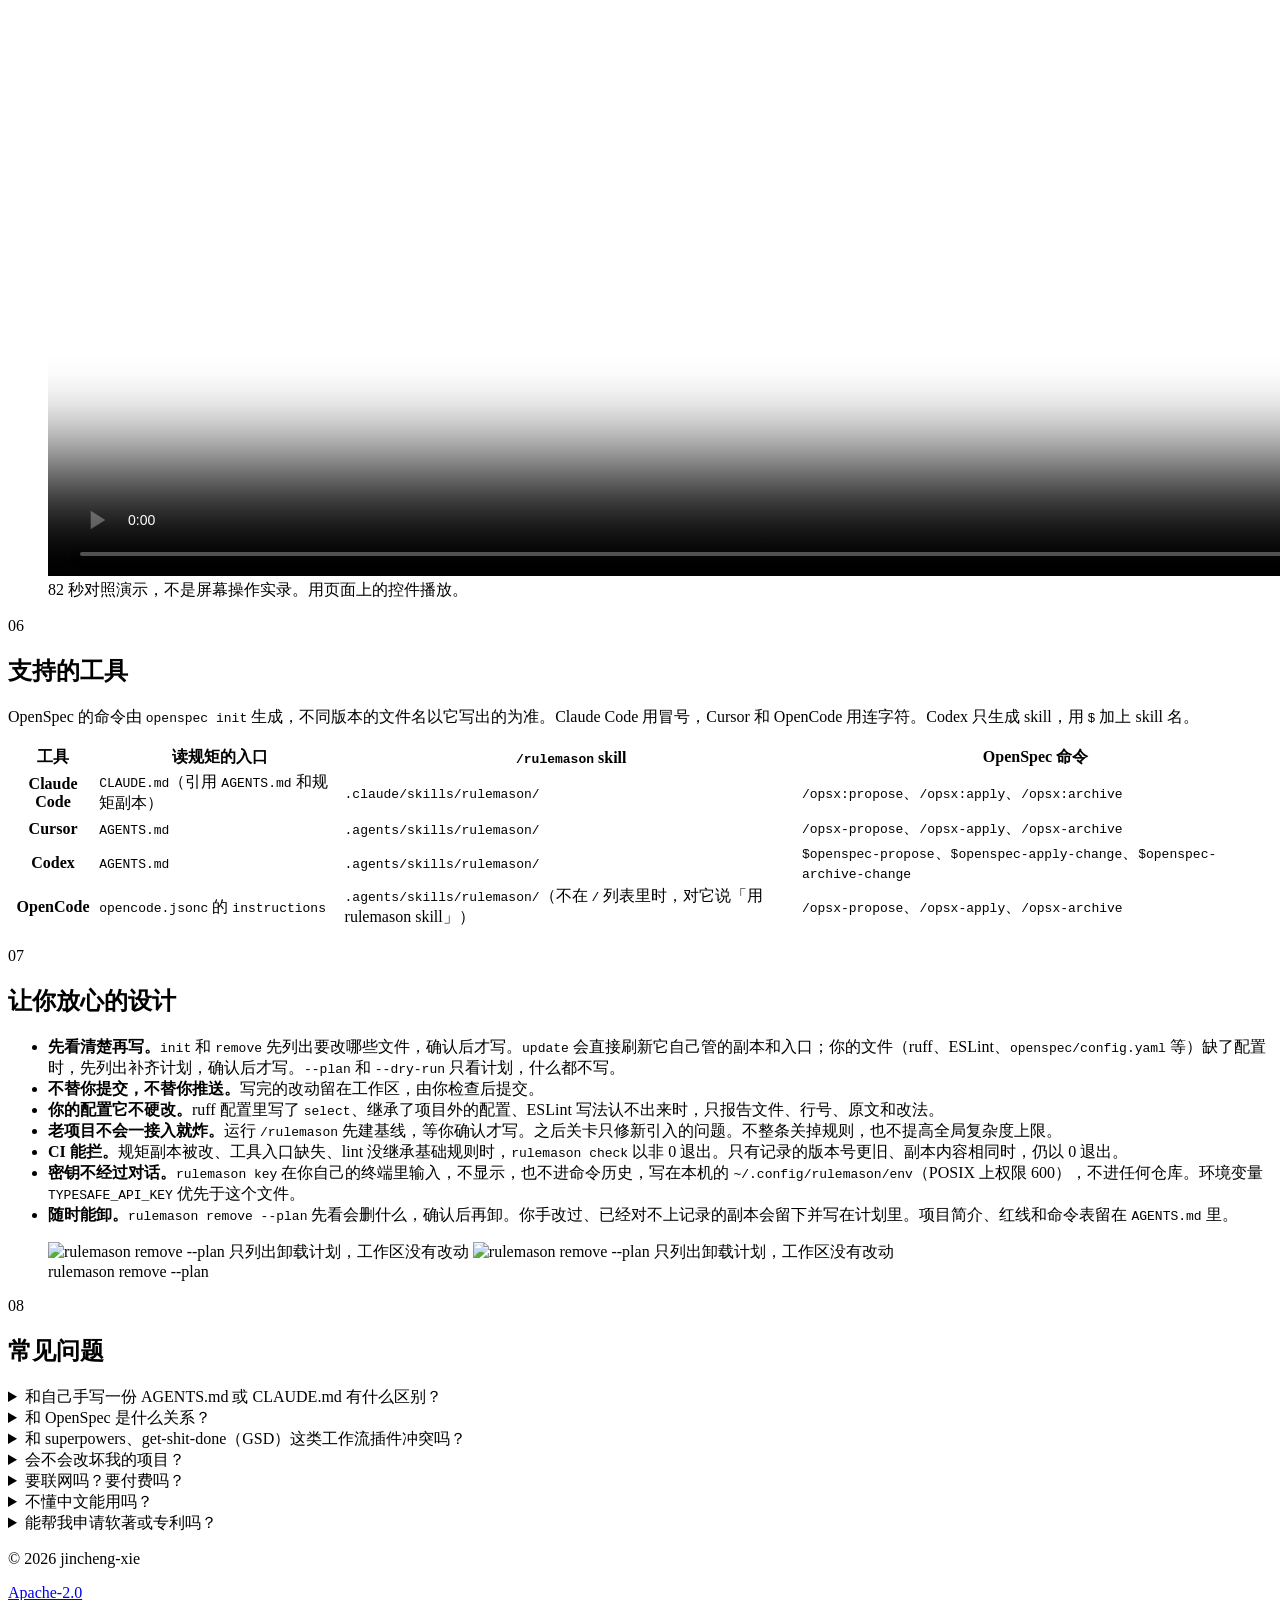
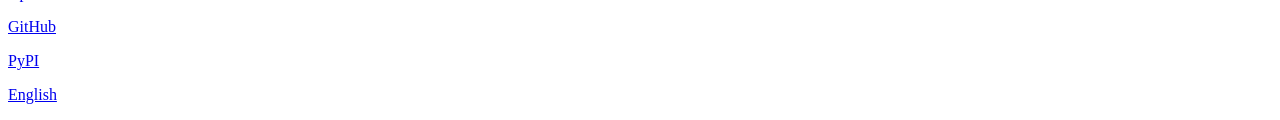
==== commit 7a0852e5: "feat(website): 官网加上一次真实整理 中英文页面放进同一份已授权的整理前后对照、核验记录和 82 秒视频。素材放在 website/assets，随站点目录一起部署。" ====
--- a/website/index.html
+++ b/website/index.html
@@ -45,6 +45,7 @@
         <a href="#steps">三步</a>
         <a href="#flow">怎么工作</a>
         <a href="#compare">对比</a>
+        <a href="#case">案例</a>
         <a href="#tools">工具</a>
         <a href="#faq">问答</a>
       </nav>
@@ -301,9 +302,40 @@
       </div>
     </section>
 
+    <section id="case" class="reveal">
+      <div class="wrap">
+        <p class="kicker">05</p>
+        <h2>一次真实整理</h2>
+        <p class="section-lead">一个已有项目里的权限判定模块，由助手按 RuleMason 0.8.29 的规则整理。<code>rulemason init</code> 写入规则和入口，这份业务代码原样未动。当时没有可用的 AI 编码 CLI，没有做同一需求下的两组生成对照。</p>
+        <p>同一条点评者判定原来写了两遍，整理后收成一个函数，两处调用。文件开头补了一句这个模块是做什么的。</p>
+        <ul class="case-facts">
+          <li><strong>行为测试 16 到 16</strong> 先在未改的模块上补了 4 条锁定用例，16 条通过；整理后再跑，仍是 16 条通过。</li>
+          <li><strong>不连数据库 101 通过</strong> 全量是 101 条通过、145 条跳过。跳过的需要本机 Postgres，这次没有启动。</li>
+          <li><strong>ruff 0 到 0</strong> <code>ruff check</code> 整理前后都是 0。</li>
+          <li><strong>120 行到 130 行</strong> <code>access.py</code> 行数变多，不能当作质量变好，也不是少写了代码。</li>
+        </ul>
+        <figure>
+          <div class="case-shot" tabindex="0" role="region" aria-label="整理前后的代码，窄屏可以横向滚动">
+            <img src="/assets/case-access-before-after.png" width="1837" height="576" alt="整理前同一条判定写了两遍，整理后抽成一处">
+          </div>
+          <figcaption>整理前同一条判定写了两遍，整理后抽成一个函数，两处调用</figcaption>
+        </figure>
+        <figure>
+          <img src="/assets/case-access-verification.png" width="1100" height="642" alt="核验记录：行为测试 16 到 16，不连库 101 通过，全量 101 通过、145 跳过，ruff 为 0，行数 120 到 130" loading="lazy">
+          <figcaption>同一次整理的核验记录</figcaption>
+        </figure>
+        <figure>
+          <video class="case-video" controls playsinline preload="metadata" poster="/assets/case-access-poster.jpg" width="1920" height="1080">
+            <source src="/assets/case-access-contrast.mp4" type="video/mp4">
+          </video>
+          <figcaption>82 秒对照演示，不是屏幕操作实录。用页面上的控件播放。</figcaption>
+        </figure>
+      </div>
+    </section>
+
     <section id="tools" class="reveal">
       <div class="wrap">
-        <p class="kicker">05</p>
+        <p class="kicker">06</p>
         <h2>支持的工具</h2>
         <p class="section-lead">OpenSpec 的命令由 <code>openspec init</code> 生成，不同版本的文件名以它写出的为准。Claude Code 用冒号，Cursor 和 OpenCode 用连字符。Codex 只生成 skill，用 <code>$</code> 加上 skill 名。</p>
         <div class="table-wrap" tabindex="0" role="region" aria-label="支持的工具，可以横向滚动">
@@ -349,7 +381,7 @@
 
     <section id="safety" class="reveal">
       <div class="wrap">
-        <p class="kicker">06</p>
+        <p class="kicker">07</p>
         <h2>让你放心的设计</h2>
         <ul class="safety">
           <li><strong>先看清楚再写。</strong><code>init</code> 和 <code>remove</code> 先列出要改哪些文件，确认后才写。<code>update</code> 会直接刷新它自己管的副本和入口；你的文件（ruff、ESLint、<code>openspec/config.yaml</code> 等）缺了配置时，先列出补齐计划，确认后才写。<code>--plan</code> 和 <code>--dry-run</code> 只看计划，什么都不写。</li>
@@ -370,7 +402,7 @@
 
     <section id="faq" class="faq reveal">
       <div class="wrap">
-        <p class="kicker">07</p>
+        <p class="kicker">08</p>
         <h2>常见问题</h2>
         <details>
           <summary>和自己手写一份 AGENTS.md 或 CLAUDE.md 有什么区别？</summary>
